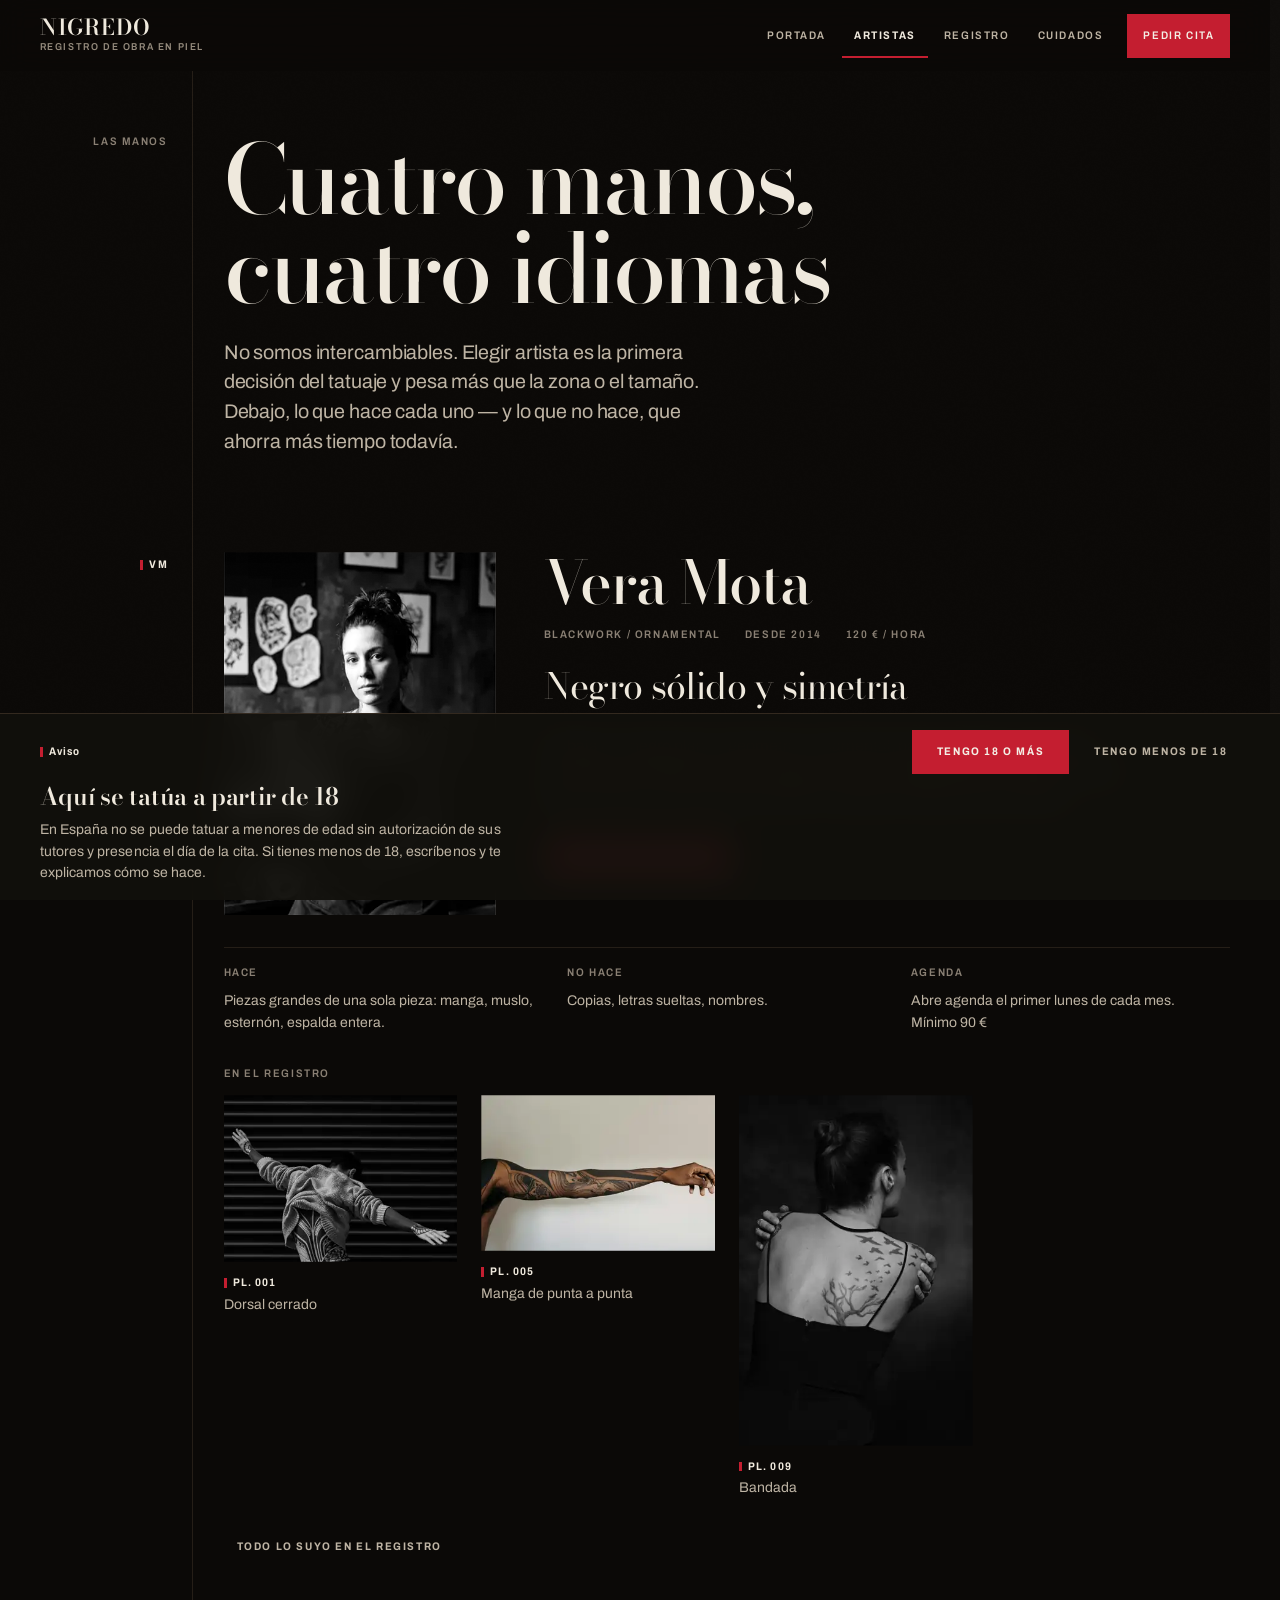
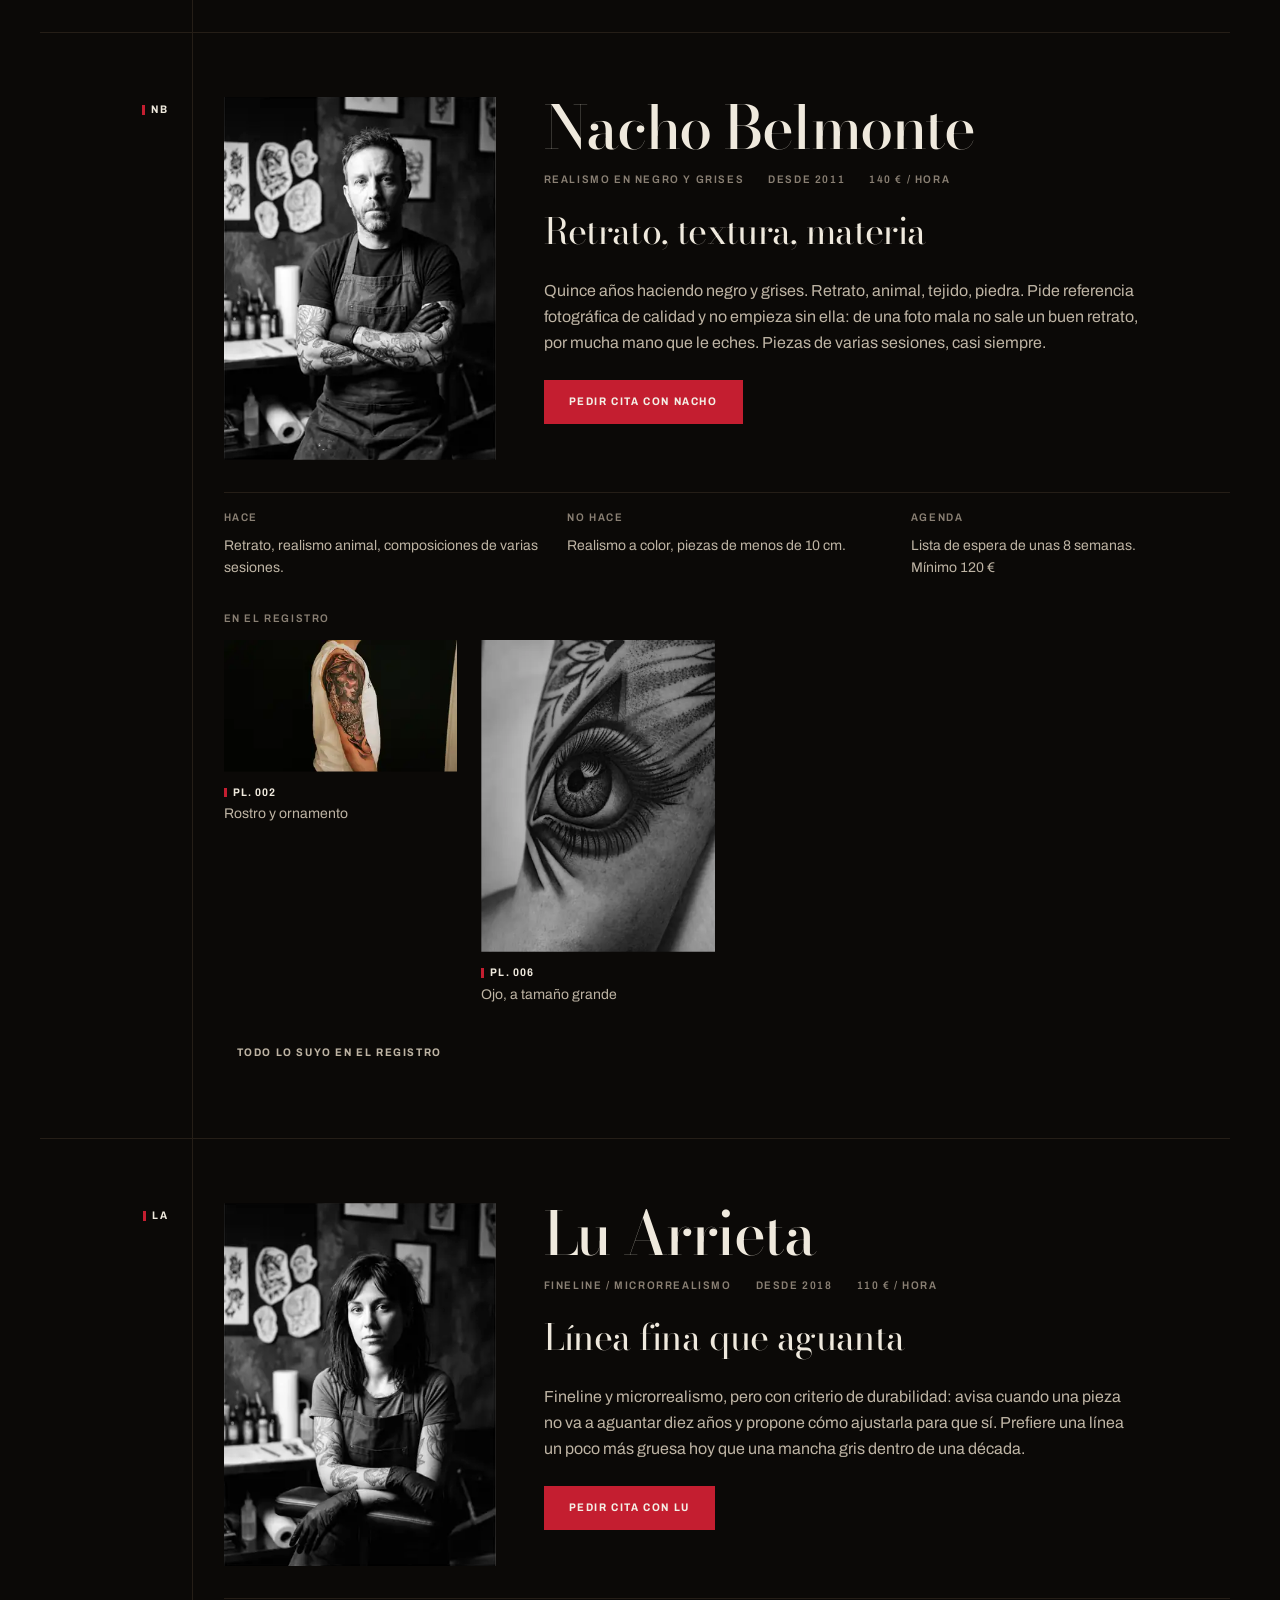
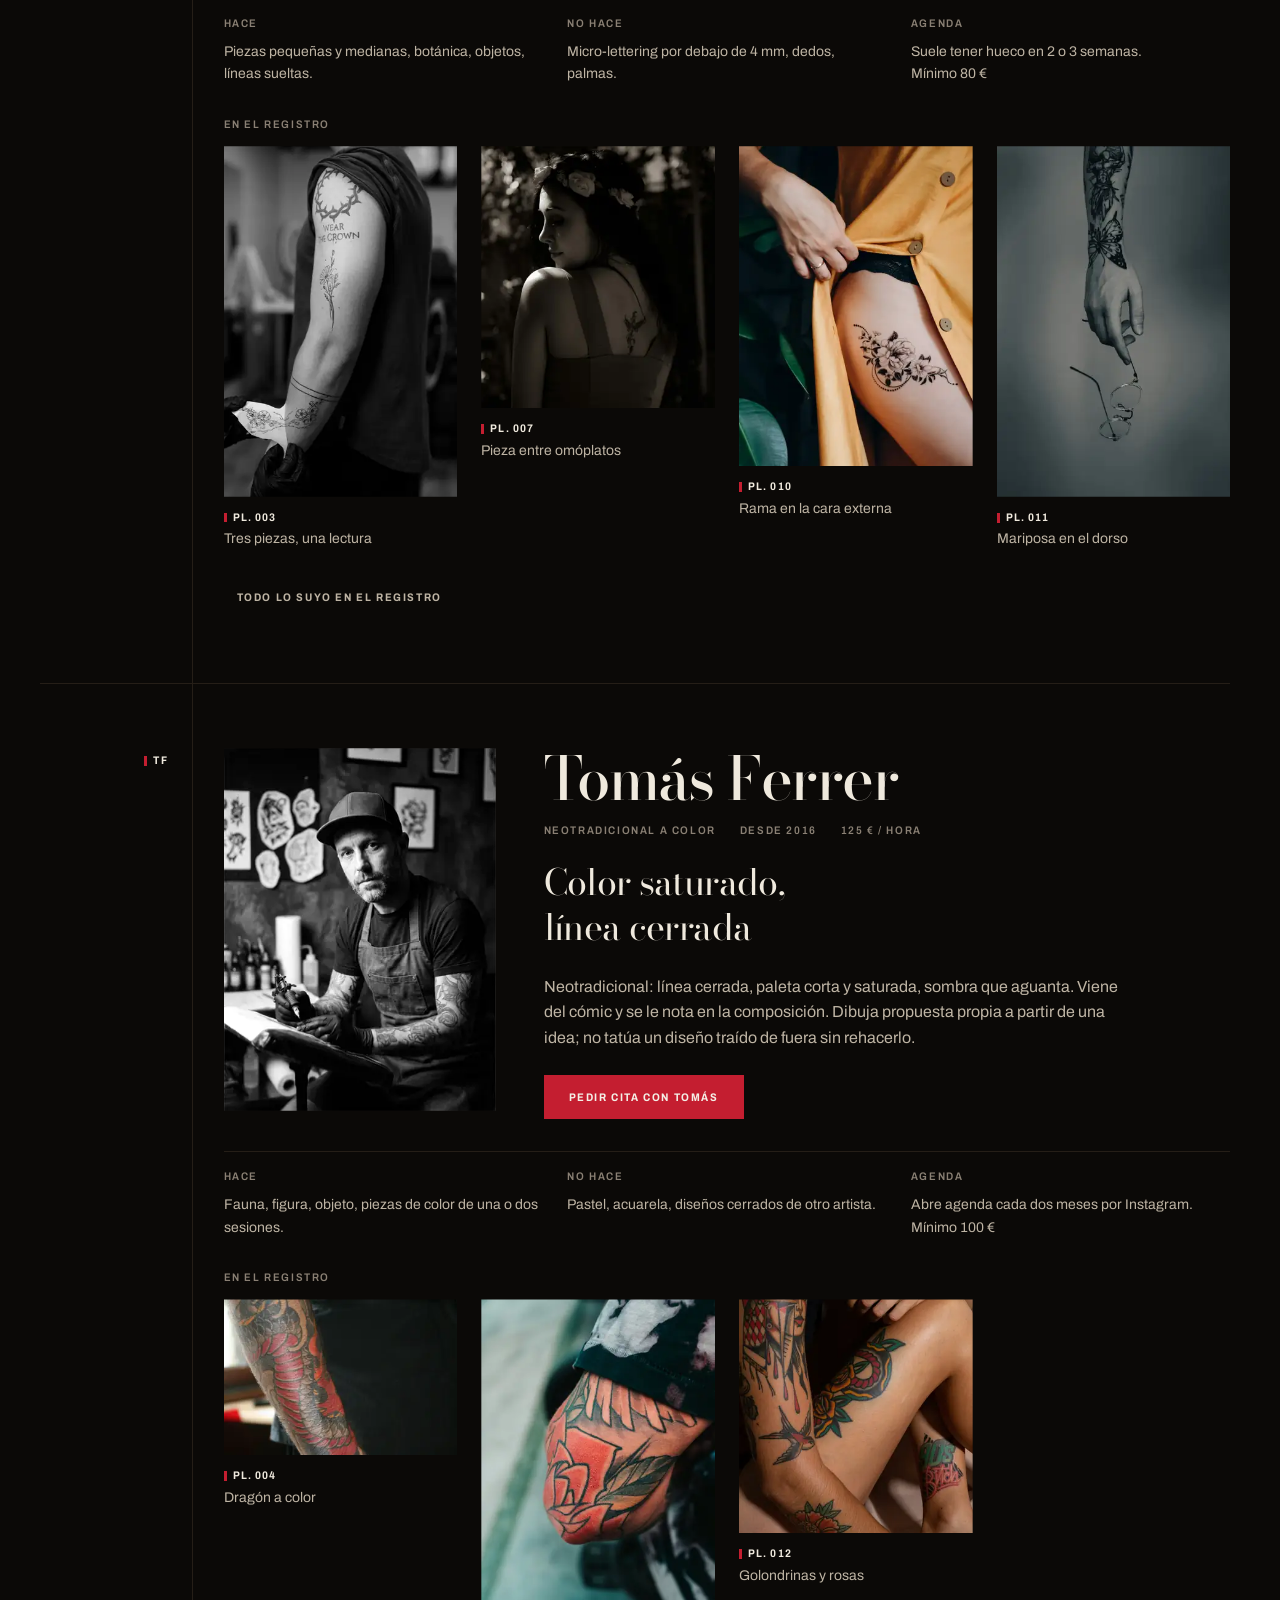
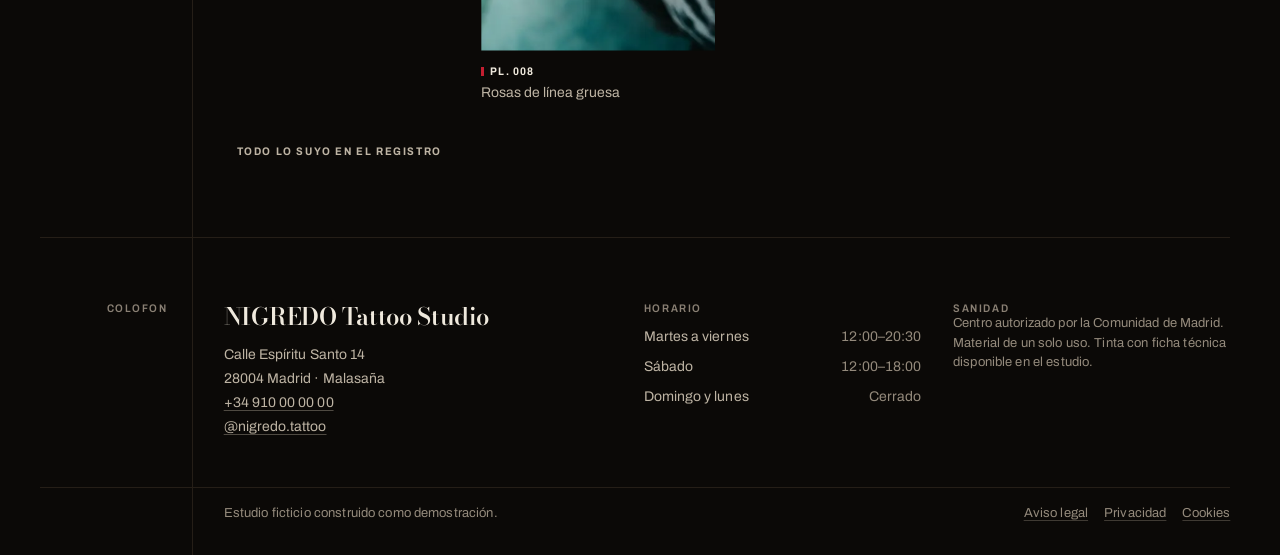
==== artistas.html @ 772ba39a "Web completa de NIGREDO Tattoo Studio Demostracion comercial de una web para un estudio de tatuaje: " ====
<!DOCTYPE html>
<!-- El texto de esta página se vuelca desde js/content.js con
     python tools/sync-contenido.py
     Edítalo allí, no aquí: al volver a volcar se sobrescribe. -->
<html lang="es"><head>
<meta charset="utf-8">
<meta name="viewport" content="width=device-width, initial-scale=1">
<title>Los cuatro · Artistas · NIGREDO</title>
<meta name="description" content="Los cuatro artistas de NIGREDO: blackwork y ornamental, realismo en negro y grises, fineline y neotradicional a color. Qué hace cada uno y qué no.">
<link rel="canonical" href="https://nigredo.example/artistas.html">

<meta property="og:type" content="website">
<meta property="og:locale" content="es_ES">
<meta property="og:site_name" content="NIGREDO Tattoo Studio">
<meta property="og:title" content="Los cuatro · NIGREDO">
<meta property="og:description" content="No somos intercambiables. Elegir artista es la primera decisión del tatuaje.">
<meta property="og:image" content="https://nigredo.example/assets/img/og.png">
<meta property="og:image:width" content="1200">
<meta property="og:image:height" content="630">
<meta name="twitter:card" content="summary_large_image">
<meta name="theme-color" content="#0B0907">

<link rel="icon" href="assets/img/favicon.svg" type="image/svg+xml">
<link rel="preload" href="assets/fonts/bodoni-moda-var.woff2" as="font" type="font/woff2" crossorigin="">
<link rel="stylesheet" href="css/tokens.css">
<link rel="stylesheet" href="css/base.css">
<link rel="stylesheet" href="css/type.css">
<link rel="stylesheet" href="css/layout.css">
<link rel="stylesheet" href="css/components.css">
<link rel="stylesheet" href="css/site.css">


<script src="js/content.js" defer=""></script>
<script src="js/core.js" defer=""></script>
<script src="js/artistas.js" defer=""></script>
<script type="application/ld+json">{"@context":"https://schema.org","@type":"TattooParlor","name":"NIGREDO Tattoo Studio","description":"Estudio de tatuaje en Malasaña. Cuatro artistas, cuatro lenguajes. Solo por cita.","url":"https://nigredo.example/","telephone":"+34 910 00 00 00","image":"https://nigredo.example/assets/img/hero-1200.webp","priceRange":"€€","address":{"@type":"PostalAddress","streetAddress":"Calle Espíritu Santo 14","postalCode":"28004","addressLocality":"Madrid","addressCountry":"ES"},"geo":{"@type":"GeoCoordinates","latitude":40.4257,"longitude":-3.7038},"openingHoursSpecification":[{"@type":"OpeningHoursSpecification","dayOfWeek":["Tuesday","Wednesday","Thursday","Friday"],"opens":"12:00","closes":"20:30"},{"@type":"OpeningHoursSpecification","dayOfWeek":["Saturday"],"opens":"12:00","closes":"18:00"}],"sameAs":["https://instagram.com/nigredo.tattoo"],"employee":[{"@type":"Person","name":"Vera Mota","jobTitle":"Blackwork / ornamental"},{"@type":"Person","name":"Nacho Belmonte","jobTitle":"Realismo en negro y grises"},{"@type":"Person","name":"Lu Arrieta","jobTitle":"Fineline / microrrealismo"},{"@type":"Person","name":"Tomás Ferrer","jobTitle":"Neotradicional a color"}]}</script></head>

<body>
<!--
  DIRECCION · NIGREDO · surface: artistas

  THESIS: Cuatro fichas de registro, no cuatro tarjetas iguales. Cada artista
  declara por escrito lo que hace y lo que NO hace: decir que no ahorra mas
  tiempo al estudio que cualquier otra cosa de esta web.

  OWN-WORLD: Tinta negra calida, papel solo bajo la obra, un unico lacre en lo
  manipulable. Filetes de 1px, cero radio, sombra solo bajo el papel. Bodoni
  Moda con opsz sobre Archivo variable.

  STORY: El visitante entiende que elegir artista es la primera decision, se
  reconoce en una mano concreta y pide cita con ella, no con el estudio.

  FIRST VIEWPORT: Titular a la derecha del eje, y la primera ficha entrando ya
  en pantalla con el retrato a la izquierda y el nombre a escala de display.

  FORM: Registro de especimenes grabado. Candidato 3 de la lista ordenada.

  FINISH: unreviewed and undocumented is unfinished; this build ends with the
  finish review, the verdict, and DESIGN.md
-->

<a class="skip" href="#main">Saltar al contenido</a>

<header class="nav" data-nav=""><a class="nav__marca" href="index.html"><span class="nav__nombre">NIGREDO</span><span class="nav__lema">Registro de obra en piel</span></a><button class="nav__abrir" type="button" aria-expanded="false" aria-controls="nav-menu"><span class="nav__abrir-txt">Menu</span><span class="nav__abrir-barras" aria-hidden="true"><i></i><i></i></span></button><nav id="nav-menu" class="nav__menu" aria-label="Principal"><ul class="nav__lista" role="list"><li><a href="index.html" class="nav__link">Portada</a></li><li><a href="artistas.html" aria-current="page" class="nav__link">Artistas</a></li><li><a href="galeria.html" class="nav__link">Registro</a></li><li><a href="cuidados.html" class="nav__link">Cuidados</a></li><li><a href="reservar.html" class="nav__link nav__link--cita">Pedir cita</a></li></ul></nav></header>

<div class="page">
  <main id="main">

    <section class="band band--tight">
      <div class="reg">
        <div class="reg__margin"><p class="label">Las manos</p></div>
        <div class="reg__body">
          <h1 class="d1">Cuatro manos,<br>cuatro idiomas</h1>
          <p class="lead" style="margin-top:var(--s5)">
            No somos intercambiables. Elegir artista es la primera decisión del
            tatuaje y pesa más que la zona o el tamaño. Debajo, lo que hace cada
            uno — y lo que no hace, que ahorra más tiempo todavía.
          </p>
        </div>
      </div>
    </section>

    <div data-artistas=""><article class="ficha" id="vera-mota"><div class="reg"><div class="reg__margin"><p class="plate-no">VM</p></div><div class="reg__body"><div class="ficha__cab"><figure class="ficha__retrato" data-revelar><img src="assets/img/artista-vera-360.webp" srcset="assets/img/artista-vera-840.webp 840w, assets/img/artista-vera-560.webp 560w, assets/img/artista-vera-360.webp 360w" sizes="(min-width: 48rem) 17rem, 100vw" alt="Tatuadora con el pelo recogido y guantes negros, sentada en su puesto, sosteniendo la máquina junto al hombro y mirando a cámara sin sonreír; detrás, láminas de flash enmarcadas en la pared." width="1000" height="1344" loading="eager" decoding="sync" fetchpriority="high"></figure><div><h2 class="d2 ficha__nombre">Vera Mota</h2><div class="ficha__meta"><span class="label">Blackwork / ornamental</span><span class="label num">Desde 2014</span><span class="label num">120&nbsp;€ / hora</span></div><p class="statement" style="margin-top:var(--s5);max-width:20ch">Negro sólido y simetría</p><p class="body fg-2" style="margin-top:var(--s5)">Trabaja con negro plano y geometría: ornamental, patrón repetido, piezas que envuelven el miembro en vez de posarse encima. Dibuja sobre el cuerpo antes de tatuar, siempre. No hace letras sueltas ni reproduce diseños de otro artista.</p><p style="margin-top:var(--s5)"><a class="btn btn--stamp" href="reservar.html?artista=vera-mota">Pedir cita con Vera</a></p></div></div><dl class="ficha__datos"><div class="ficha__dato"><dt>Hace</dt><dd>Piezas grandes de una sola pieza: manga, muslo, esternón, espalda entera.</dd></div><div class="ficha__dato"><dt>No hace</dt><dd>Copias, letras sueltas, nombres.</dd></div><div class="ficha__dato"><dt>Agenda</dt><dd>Abre agenda el primer lunes de cada mes.<br><span class="num">Mínimo 90&nbsp;€</span></dd></div></dl><div class="ficha__obra"><p class="label" style="margin-bottom:var(--s4)">En el registro</p><ul class="tira" role="list"><li class="tira__item"><a class="tira__enlace" href="galeria.html#pl-001"><span class="tira__lamina" data-revelar data-revelar-orden="0"><img src="assets/img/pl-001-380.webp" srcset="assets/img/pl-001-1500.webp 1500w, assets/img/pl-001-900.webp 900w, assets/img/pl-001-720.webp 720w, assets/img/pl-001-600.webp 600w, assets/img/pl-001-380.webp 380w" sizes="(min-width: 60rem) 22vw, (min-width: 40rem) 44vw, 78vw" alt="Persona inclinada hacia delante quitándose una sudadera, con la espalda cubierta por un trazado ornamental negro de bandas simétricas." width="1000" height="714" loading="lazy" decoding="async"></span><span class="tira__pie"><span class="plate-no">PL.&nbsp;001</span><span class="tira__titulo">Dorsal cerrado</span></span></a></li><li class="tira__item"><a class="tira__enlace" href="galeria.html#pl-005"><span class="tira__lamina" data-revelar data-revelar-orden="1"><img src="assets/img/pl-005-380.webp" srcset="assets/img/pl-005-1500.webp 1500w, assets/img/pl-005-900.webp 900w, assets/img/pl-005-720.webp 720w, assets/img/pl-005-600.webp 600w, assets/img/pl-005-380.webp 380w" sizes="(min-width: 60rem) 22vw, (min-width: 40rem) 44vw, 78vw" alt="Brazo extendido en horizontal contra una pared blanca, cubierto de punta a punta por una manga densa de negro con el ornamento cerrando en la muñeca." width="1000" height="667" loading="lazy" decoding="async"></span><span class="tira__pie"><span class="plate-no">PL.&nbsp;005</span><span class="tira__titulo">Manga de punta a punta</span></span></a></li><li class="tira__item"><a class="tira__enlace" href="galeria.html#pl-009"><span class="tira__lamina" data-revelar data-revelar-orden="2"><img src="assets/img/pl-009-380.webp" srcset="assets/img/pl-009-1500.webp 1500w, assets/img/pl-009-900.webp 900w, assets/img/pl-009-720.webp 720w, assets/img/pl-009-600.webp 600w, assets/img/pl-009-380.webp 380w" sizes="(min-width: 60rem) 22vw, (min-width: 40rem) 44vw, 78vw" alt="Parte alta de una espalda con una escena de árbol y bandada de pájaros en negro, las siluetas de las aves subiendo hacia el hombro." width="1000" height="1500" loading="lazy" decoding="async"></span><span class="tira__pie"><span class="plate-no">PL.&nbsp;009</span><span class="tira__titulo">Bandada</span></span></a></li></ul><p style="margin-top:var(--s5)"><a class="btn btn--quiet" href="galeria.html?artista=vera-mota">Todo lo suyo en el registro</a></p></div></div></div></article><article class="ficha" id="nacho-belmonte"><div class="reg"><div class="reg__margin"><p class="plate-no">NB</p></div><div class="reg__body"><div class="ficha__cab"><figure class="ficha__retrato" data-revelar><img src="assets/img/artista-nacho-360.webp" srcset="assets/img/artista-nacho-840.webp 840w, assets/img/artista-nacho-560.webp 560w, assets/img/artista-nacho-360.webp 360w" sizes="(min-width: 48rem) 17rem, 100vw" alt="Tatuador de barba corta y delantal de trabajo, de pie con los brazos cruzados y ambos antebrazos tatuados, mirando a cámara; al fondo la mesa con los tinteros y la pared de flash." width="1000" height="1345" loading="lazy" decoding="async"></figure><div><h2 class="d2 ficha__nombre">Nacho Belmonte</h2><div class="ficha__meta"><span class="label">Realismo en negro y grises</span><span class="label num">Desde 2011</span><span class="label num">140&nbsp;€ / hora</span></div><p class="statement" style="margin-top:var(--s5);max-width:20ch">Retrato, textura, materia</p><p class="body fg-2" style="margin-top:var(--s5)">Quince años haciendo negro y grises. Retrato, animal, tejido, piedra. Pide referencia fotográfica de calidad y no empieza sin ella: de una foto mala no sale un buen retrato, por mucha mano que le eches. Piezas de varias sesiones, casi siempre.</p><p style="margin-top:var(--s5)"><a class="btn btn--stamp" href="reservar.html?artista=nacho-belmonte">Pedir cita con Nacho</a></p></div></div><dl class="ficha__datos"><div class="ficha__dato"><dt>Hace</dt><dd>Retrato, realismo animal, composiciones de varias sesiones.</dd></div><div class="ficha__dato"><dt>No hace</dt><dd>Realismo a color, piezas de menos de 10 cm.</dd></div><div class="ficha__dato"><dt>Agenda</dt><dd>Lista de espera de unas 8 semanas.<br><span class="num">Mínimo 120&nbsp;€</span></dd></div></dl><div class="ficha__obra"><p class="label" style="margin-bottom:var(--s4)">En el registro</p><ul class="tira" role="list"><li class="tira__item"><a class="tira__enlace" href="galeria.html#pl-002"><span class="tira__lamina" data-revelar data-revelar-orden="0"><img src="assets/img/pl-002-380.webp" srcset="assets/img/pl-002-1500.webp 1500w, assets/img/pl-002-900.webp 900w, assets/img/pl-002-720.webp 720w, assets/img/pl-002-600.webp 600w, assets/img/pl-002-380.webp 380w" sizes="(min-width: 60rem) 22vw, (min-width: 40rem) 44vw, 78vw" alt="Manga de realismo en el brazo con un rostro femenino de mirada baja rodeado de ornamento, resuelto en negro y grises con transiciones muy suaves." width="1000" height="562" loading="lazy" decoding="async"></span><span class="tira__pie"><span class="plate-no">PL.&nbsp;002</span><span class="tira__titulo">Rostro y ornamento</span></span></a></li><li class="tira__item"><a class="tira__enlace" href="galeria.html#pl-006"><span class="tira__lamina" data-revelar data-revelar-orden="1"><img src="assets/img/pl-006-380.webp" srcset="assets/img/pl-006-1500.webp 1500w, assets/img/pl-006-900.webp 900w, assets/img/pl-006-720.webp 720w, assets/img/pl-006-600.webp 600w, assets/img/pl-006-380.webp 380w" sizes="(min-width: 60rem) 22vw, (min-width: 40rem) 44vw, 78vw" alt="Ojo tatuado en realismo de negro y grises a gran escala, con las pestañas trazadas una a una y el iris resuelto en degradado de puntillismo." width="1000" height="1333" loading="lazy" decoding="async"></span><span class="tira__pie"><span class="plate-no">PL.&nbsp;006</span><span class="tira__titulo">Ojo, a tamaño grande</span></span></a></li></ul><p style="margin-top:var(--s5)"><a class="btn btn--quiet" href="galeria.html?artista=nacho-belmonte">Todo lo suyo en el registro</a></p></div></div></div></article><article class="ficha" id="lu-arrieta"><div class="reg"><div class="reg__margin"><p class="plate-no">LA</p></div><div class="reg__body"><div class="ficha__cab"><figure class="ficha__retrato" data-revelar><img src="assets/img/artista-lu-360.webp" srcset="assets/img/artista-lu-840.webp 840w, assets/img/artista-lu-560.webp 560w, assets/img/artista-lu-360.webp 360w" sizes="(min-width: 48rem) 17rem, 100vw" alt="Tatuadora joven sentada de lado sobre la camilla con los brazos cruzados sobre el respaldo, guantes negros y piezas de línea fina en los antebrazos, mirando a cámara; detrás, la pared de flash y la mesa de trabajo." width="1000" height="1345" loading="lazy" decoding="async"></figure><div><h2 class="d2 ficha__nombre">Lu Arrieta</h2><div class="ficha__meta"><span class="label">Fineline / microrrealismo</span><span class="label num">Desde 2018</span><span class="label num">110&nbsp;€ / hora</span></div><p class="statement" style="margin-top:var(--s5);max-width:20ch">Línea fina que aguanta</p><p class="body fg-2" style="margin-top:var(--s5)">Fineline y microrrealismo, pero con criterio de durabilidad: avisa cuando una pieza no va a aguantar diez años y propone cómo ajustarla para que sí. Prefiere una línea un poco más gruesa hoy que una mancha gris dentro de una década.</p><p style="margin-top:var(--s5)"><a class="btn btn--stamp" href="reservar.html?artista=lu-arrieta">Pedir cita con Lu</a></p></div></div><dl class="ficha__datos"><div class="ficha__dato"><dt>Hace</dt><dd>Piezas pequeñas y medianas, botánica, objetos, líneas sueltas.</dd></div><div class="ficha__dato"><dt>No hace</dt><dd>Micro-lettering por debajo de 4 mm, dedos, palmas.</dd></div><div class="ficha__dato"><dt>Agenda</dt><dd>Suele tener hueco en 2 o 3 semanas.<br><span class="num">Mínimo 80&nbsp;€</span></dd></div></dl><div class="ficha__obra"><p class="label" style="margin-bottom:var(--s4)">En el registro</p><ul class="tira" role="list"><li class="tira__item"><a class="tira__enlace" href="galeria.html#pl-003"><span class="tira__lamina" data-revelar data-revelar-orden="0"><img src="assets/img/pl-003-380.webp" srcset="assets/img/pl-003-1500.webp 1500w, assets/img/pl-003-900.webp 900w, assets/img/pl-003-720.webp 720w, assets/img/pl-003-600.webp 600w, assets/img/pl-003-380.webp 380w" sizes="(min-width: 60rem) 22vw, (min-width: 40rem) 44vw, 78vw" alt="Brazo con varias piezas de línea fina: una flor de tallo largo, una corona pequeña sobre el hombro y una banda floral rodeando el bíceps." width="1000" height="1499" loading="lazy" decoding="async"></span><span class="tira__pie"><span class="plate-no">PL.&nbsp;003</span><span class="tira__titulo">Tres piezas, una lectura</span></span></a></li><li class="tira__item"><a class="tira__enlace" href="galeria.html#pl-007"><span class="tira__lamina" data-revelar data-revelar-orden="1"><img src="assets/img/pl-007-380.webp" srcset="assets/img/pl-007-1500.webp 1500w, assets/img/pl-007-900.webp 900w, assets/img/pl-007-720.webp 720w, assets/img/pl-007-600.webp 600w, assets/img/pl-007-380.webp 380w" sizes="(min-width: 60rem) 22vw, (min-width: 40rem) 44vw, 78vw" alt="Espalda de una mujer en penumbra, con una pieza pequeña de línea fina entre los omóplatos y flores secas prendidas en el pelo." width="1000" height="1121" loading="lazy" decoding="async"></span><span class="tira__pie"><span class="plate-no">PL.&nbsp;007</span><span class="tira__titulo">Pieza entre omóplatos</span></span></a></li><li class="tira__item"><a class="tira__enlace" href="galeria.html#pl-010"><span class="tira__lamina" data-revelar data-revelar-orden="2"><img src="assets/img/pl-010-380.webp" srcset="assets/img/pl-010-1500.webp 1500w, assets/img/pl-010-900.webp 900w, assets/img/pl-010-720.webp 720w, assets/img/pl-010-600.webp 600w, assets/img/pl-010-380.webp 380w" sizes="(min-width: 60rem) 22vw, (min-width: 40rem) 44vw, 78vw" alt="Rama floral de línea fina tatuada en la cara externa del muslo, con una camisa amarilla apartada con la mano para dejarla a la vista." width="1000" height="1369" loading="lazy" decoding="async"></span><span class="tira__pie"><span class="plate-no">PL.&nbsp;010</span><span class="tira__titulo">Rama en la cara externa</span></span></a></li><li class="tira__item"><a class="tira__enlace" href="galeria.html#pl-011"><span class="tira__lamina" data-revelar data-revelar-orden="3"><img src="assets/img/pl-011-380.webp" srcset="assets/img/pl-011-1500.webp 1500w, assets/img/pl-011-900.webp 900w, assets/img/pl-011-720.webp 720w, assets/img/pl-011-600.webp 600w, assets/img/pl-011-380.webp 380w" sizes="(min-width: 60rem) 22vw, (min-width: 40rem) 44vw, 78vw" alt="Mano sosteniendo unas gafas por la patilla, con una mariposa de línea fina tatuada en el dorso, sobre fondo gris liso." width="1000" height="1500" loading="lazy" decoding="async"></span><span class="tira__pie"><span class="plate-no">PL.&nbsp;011</span><span class="tira__titulo">Mariposa en el dorso</span></span></a></li></ul><p style="margin-top:var(--s5)"><a class="btn btn--quiet" href="galeria.html?artista=lu-arrieta">Todo lo suyo en el registro</a></p></div></div></div></article><article class="ficha" id="tomas-ferrer"><div class="reg"><div class="reg__margin"><p class="plate-no">TF</p></div><div class="reg__body"><div class="ficha__cab"><figure class="ficha__retrato" data-revelar><img src="assets/img/artista-tomas-360.webp" srcset="assets/img/artista-tomas-840.webp 840w, assets/img/artista-tomas-560.webp 560w, assets/img/artista-tomas-360.webp 360w" sizes="(min-width: 48rem) 17rem, 100vw" alt="Tatuador con gorra plana y delantal, sentado ante su cuaderno de dibujo con la máquina en la mano derecha, levantando la vista hacia la cámara." width="1000" height="1354" loading="lazy" decoding="async"></figure><div><h2 class="d2 ficha__nombre">Tomás Ferrer</h2><div class="ficha__meta"><span class="label">Neotradicional a color</span><span class="label num">Desde 2016</span><span class="label num">125&nbsp;€ / hora</span></div><p class="statement" style="margin-top:var(--s5);max-width:20ch">Color saturado, línea cerrada</p><p class="body fg-2" style="margin-top:var(--s5)">Neotradicional: línea cerrada, paleta corta y saturada, sombra que aguanta. Viene del cómic y se le nota en la composición. Dibuja propuesta propia a partir de una idea; no tatúa un diseño traído de fuera sin rehacerlo.</p><p style="margin-top:var(--s5)"><a class="btn btn--stamp" href="reservar.html?artista=tomas-ferrer">Pedir cita con Tomás</a></p></div></div><dl class="ficha__datos"><div class="ficha__dato"><dt>Hace</dt><dd>Fauna, figura, objeto, piezas de color de una o dos sesiones.</dd></div><div class="ficha__dato"><dt>No hace</dt><dd>Pastel, acuarela, diseños cerrados de otro artista.</dd></div><div class="ficha__dato"><dt>Agenda</dt><dd>Abre agenda cada dos meses por Instagram.<br><span class="num">Mínimo 100&nbsp;€</span></dd></div></dl><div class="ficha__obra"><p class="label" style="margin-bottom:var(--s4)">En el registro</p><ul class="tira" role="list"><li class="tira__item"><a class="tira__enlace" href="galeria.html#pl-004"><span class="tira__lamina" data-revelar data-revelar-orden="0"><img src="assets/img/pl-004-380.webp" srcset="assets/img/pl-004-1500.webp 1500w, assets/img/pl-004-900.webp 900w, assets/img/pl-004-720.webp 720w, assets/img/pl-004-600.webp 600w, assets/img/pl-004-380.webp 380w" sizes="(min-width: 60rem) 22vw, (min-width: 40rem) 44vw, 78vw" alt="Manga oriental a color cubriendo el brazo entero, con un dragón de escamas rojas y naranjas de contorno cerrado sobre fondo de nubes en gris." width="1000" height="667" loading="lazy" decoding="async"></span><span class="tira__pie"><span class="plate-no">PL.&nbsp;004</span><span class="tira__titulo">Dragón a color</span></span></a></li><li class="tira__item"><a class="tira__enlace" href="galeria.html#pl-008"><span class="tira__lamina" data-revelar data-revelar-orden="1"><img src="assets/img/pl-008-380.webp" srcset="assets/img/pl-008-1500.webp 1500w, assets/img/pl-008-900.webp 900w, assets/img/pl-008-720.webp 720w, assets/img/pl-008-600.webp 600w, assets/img/pl-008-380.webp 380w" sizes="(min-width: 60rem) 22vw, (min-width: 40rem) 44vw, 78vw" alt="Brazo con piezas tradicionales a color, rosas rojas y hojas verdes de línea gruesa, sobre un fondo turquesa desenfocado." width="1000" height="1503" loading="lazy" decoding="async"></span><span class="tira__pie"><span class="plate-no">PL.&nbsp;008</span><span class="tira__titulo">Rosas de línea gruesa</span></span></a></li><li class="tira__item"><a class="tira__enlace" href="galeria.html#pl-012"><span class="tira__lamina" data-revelar data-revelar-orden="2"><img src="assets/img/pl-012-380.webp" srcset="assets/img/pl-012-1500.webp 1500w, assets/img/pl-012-900.webp 900w, assets/img/pl-012-720.webp 720w, assets/img/pl-012-600.webp 600w, assets/img/pl-012-380.webp 380w" sizes="(min-width: 60rem) 22vw, (min-width: 40rem) 44vw, 78vw" alt="Brazos y manos cruzados cubiertos de piezas tradicionales a color: golondrinas, rosas y hojas de contorno negro grueso sobre piel morena." width="1000" height="1000" loading="lazy" decoding="async"></span><span class="tira__pie"><span class="plate-no">PL.&nbsp;012</span><span class="tira__titulo">Golondrinas y rosas</span></span></a></li></ul><p style="margin-top:var(--s5)"><a class="btn btn--quiet" href="galeria.html?artista=tomas-ferrer">Todo lo suyo en el registro</a></p></div></div></div></article></div>

  </main>

  <footer class="pie" data-pie=""><div class="reg"><div class="reg__margin"><p class="label">Colofon</p></div><div class="reg__body pie__cuerpo"><div class="pie__bloque"><h2 class="d4">NIGREDO Tattoo Studio</h2><address class="pie__dir sm fg-2">Calle Espíritu Santo 14<br>28004 Madrid · Malasaña<br><a href="tel:+34910000000" class="num">+34 910 00 00 00</a><br><a href="https://instagram.com/nigredo.tattoo" rel="noopener">@nigredo.tattoo</a></address></div><div class="pie__bloque"><p class="label">Horario</p><dl class="pie__horas sm"><div class="pie__hora"><dt>Martes a viernes</dt><dd class="num">12:00–20:30</dd></div><div class="pie__hora"><dt>Sábado</dt><dd class="num">12:00–18:00</dd></div><div class="pie__hora"><dt>Domingo y lunes</dt><dd class="num">Cerrado</dd></div></dl></div><div class="pie__bloque"><p class="label">Sanidad</p><p class="xs fg-3">Centro autorizado por la Comunidad de Madrid. Material de un solo uso. Tinta con ficha técnica disponible en el estudio.</p></div></div></div><div class="reg pie__base"><div class="reg__margin"></div><div class="reg__body pie__legal"><p class="xs fg-3">Estudio ficticio construido como demostración.</p><ul class="pie__legales xs" role="list"><li><a href="#">Aviso legal</a></li><li><a href="#">Privacidad</a></li><li><a href="#">Cookies</a></li></ul></div></div></footer>
</div>






</body></html>
---- css/tokens.css ----
/* =============================================================================
   NIGREDO · TOKENS
   Mundo visual: REGISTRO — atlas anatomico grabado, registro de especimenes.
   Regla dura: el lacre solo toca lo manipulable. Nunca decora.
   ========================================================================== */

:root {
  color-scheme: dark;

  /* --- TINTA · negro calido (R>G>B): el fondo es tinta, no "dark mode" ----- */
  --ink:           #0B0907;   /* suelo de pagina                              */
  --ink-field:     #12100C;   /* campo elevado: barras, paneles               */
  --ink-inset:     #181410;   /* campo hundido: inputs, huecos                */
  --ink-deep:      #060505;   /* pozo: bajo una plancha, dentro de un lightbox*/

  /* --- PAPEL · la plancha. Aparece SOLO donde vive la obra o un dato ------- */
  --paper:         #F4EFE6;
  --paper-2:       #E7E0D3;
  --paper-edge:    #CFC5B2;

  /* --- TEXTO sobre tinta · toda la escalera verificada AA ------------------ */
  --fg:            #EFE9DD;   /* 16.44:1  titulares, cuerpo principal         */
  --fg-2:          #BEB4A4;   /*  9.71:1  cuerpo secundario                   */
  --fg-3:          #948A7C;   /*  5.86:1  metadatos, pies                     */
  --fg-mute:       #8A8074;   /*  5.13:1  etiquetas, bordes funcionales       */
  --fg-off:        #5C554B;   /*  2.70:1  SOLO controles deshabilitados       */

  /* --- TEXTO sobre papel --------------------------------------------------- */
  --plate-fg:      #12100C;   /* 16.59:1 */
  --plate-fg-2:    #4A443A;   /*  8.41:1 */
  --plate-fg-3:    #6E6759;   /*  4.89:1 */

  /* --- LACRE · un solo rojo, y tiene oficio -------------------------------- */
  /* El lacre aparece en tres sitios y en ninguno mas:
       1. Lo que el usuario puede manipular: boton, filtro activo, tirador,
          zona elegida en la silueta, paso actual, pagina actual.
       2. El indice de una medida que acaba de cambiar: la cifra viva del
          estimador, la marca sobre una escala.
       3. Una advertencia sanitaria. Es la unica excepcion y esta aqui escrita
          para que se note si alguien abre una cuarta.
     Nunca en un fondo, un filete de separacion, un icono ni un titular.

     3.38:1 sobre tinta  -> pasa 1.4.11 (UI) y texto grande. NUNCA texto chico.
     5.13:1 bajo papel   -> cuando debe llevar texto, se vuelve bloque lleno.  */
  --lacre:         #C41E30;
  --lacre-deep:    #8E1522;   /* presionado / borde inferior del bloque       */
  --lacre-wash:    rgba(196, 30, 48, 0.14);  /* velo de seleccion             */

  /* --- FILETES · el grabado vive aqui, no en el ornamento ------------------ */
  --rule:          #251E17;   /* filete decorativo, separacion de seccion     */
  --rule-lit:      #33291F;   /* filete sobre campo elevado                   */
  --rule-fn:       #8A8074;   /* filete FUNCIONAL (input, boton): 5.13:1      */

  /* --- TIPOGRAFIA ---------------------------------------------------------- */
  --ff-display: "Bodoni Moda", "Bodoni fallback", "Times New Roman", serif;
  --ff-text:    "Archivo", "Archivo fallback", system-ui, sans-serif;

  /* Escala fluida. Techo de display 6rem (96px): mas es cartel, no pagina.    */
  --fs-d1:    clamp(2.75rem, 1.55rem + 6.0vw, 6rem);
  --fs-d2:    clamp(2rem,    1.30rem + 3.5vw, 3.75rem);
  --fs-d3:    clamp(1.5rem,  1.16rem + 1.7vw, 2.25rem);
  --fs-d4:    clamp(1.1875rem, 1.06rem + 0.63vw, 1.5rem);
  --fs-lead:  clamp(1.0625rem, 1.01rem + 0.28vw, 1.25rem);
  --fs-body:  1rem;
  --fs-sm:    0.875rem;
  --fs-xs:    0.8125rem;
  --fs-label: 0.6875rem;

  /* Tracking por tamano (apple-design): negativo arriba, positivo abajo.
     Suelo -0.04em. Un solo letter-spacing global siempre esta mal en algun
     sitio de la escala.                                                       */
  --tr-d1:    -0.035em;
  --tr-d2:    -0.026em;
  --tr-d3:    -0.018em;
  --tr-d4:    -0.012em;
  --tr-lead:  -0.006em;
  --tr-body:   0em;
  --tr-sm:     0.004em;
  --tr-label:  0.145em;   /* versalitas de ficha: abren para poder leerse     */

  /* Interlineado inverso al tamano */
  --lh-d1: 0.93;  --lh-d2: 1.0;   --lh-d3: 1.12;  --lh-d4: 1.22;
  --lh-lead: 1.5; --lh-body: 1.62; --lh-sm: 1.55;  --lh-label: 1.1;

  --measure:     66ch;   /* medida de lectura                                 */
  --measure-tight: 46ch; /* entradillas y pies                                */

  /* --- ESPACIO · un solo ritmo en toda la web ------------------------------ */
  --s1: 0.25rem;  --s2: 0.5rem;   --s3: 0.75rem;  --s4: 1rem;
  --s5: 1.5rem;   --s6: 2rem;     --s7: 3rem;     --s8: 4rem;
  --s9: 6rem;     --s10: 8rem;    --s11: 12rem;

  /* --- RETICULA ------------------------------------------------------------ */
  --gutter:  clamp(1rem, 1.2rem + 1.6vw, 2.75rem);
  --spine:   0rem;              /* columna de margen: numeros de plancha      */
  --maxw:    86rem;
  --touch:   44px;              /* area tactil minima                         */
  --nav-marca: 2.95rem;         /* alto fijo de la marca; de aqui sale el de
                                   la barra, que el script rellena tarde     */

  /* --- SUPERFICIE ---------------------------------------------------------- */
  --r: 0;                        /* el registro se imprime en papel cortado a
                                    escuadra. Cero radio en toda la web.      */
  --hair: 1px;
  /* Sombra SOLO en lo que fisicamente esta encima: la plancha de papel.
     Con desplazamiento y desenfoque reales; nada de halos sin offset.        */
  --shadow-plate: 0 1px 2px rgba(0,0,0,.55), 0 10px 28px -8px rgba(0,0,0,.66);
  --shadow-lift:  0 2px 5px rgba(0,0,0,.6),  0 26px 56px -16px rgba(0,0,0,.76);

  --grain-opacity: 0.042;

  /* --- MOTION -------------------------------------------------------------- */
  /* Curvas fuertes: las integradas de CSS no tienen punch suficiente.         */
  --ease-out:    cubic-bezier(0.23, 1, 0.32, 1);
  --ease-in-out: cubic-bezier(0.77, 0, 0.175, 1);
  --ease-drawer: cubic-bezier(0.32, 0.72, 0, 1);

  --t-press:  120ms;   /* respuesta al pulsar                                 */
  --t-fast:   160ms;   /* hover, color                                        */
  --t-ui:     200ms;   /* desplegables, filtros                               */
  --t-panel:  280ms;   /* paneles, cajones                                    */
  --t-reveal: 520ms;   /* revelado de imagen: material, no UI                 */

  /* --- CAPAS --------------------------------------------------------------- */
  --z-grain: 1;  --z-sticky: 20;  --z-nav: 40;
  --z-panel: 60; --z-lightbox: 80; --z-gate: 90;
}

/* El grano es caro si se hace mal: nada de feTurbulence a pantalla completa.
   Tesela de 128px pre-horneada, en un pseudo-elemento fijo que no repinta.    */
@media (prefers-reduced-transparency: reduce) {
  :root { --grain-opacity: 0; }
}

@media (min-width: 60rem) {
  :root { --spine: 9.5rem; }
}
---- css/base.css ----
/* =============================================================================
   NIGREDO · BASE
   Reset + las superficies que dibuja el navegador y casi nadie viste:
   seleccion, cursor, barra de scroll, anillo de foco, subrayado, vinetas.
   ========================================================================== */

@font-face {
  font-family: "Bodoni Moda";
  src: url("../assets/fonts/bodoni-moda-var.woff2") format("woff2-variations");
  font-weight: 400 900;
  font-stretch: 100%;
  font-style: normal;
  font-display: swap;
  unicode-range: U+0000-00FF, U+0131, U+0152-0153, U+2010-2044, U+20AC,
                 U+2116, U+2122, U+2190-2193, U+2212, U+2248;
}

@font-face {
  font-family: "Archivo";
  src: url("../assets/fonts/archivo-var.woff2") format("woff2-variations");
  font-weight: 100 900;
  font-stretch: 62% 125%;
  font-style: normal;
  font-display: swap;
  unicode-range: U+0000-00FF, U+0131, U+0152-0153, U+2010-2044, U+20AC,
                 U+2116, U+2122, U+2190-2193, U+2212, U+2248;
}


/* --- FALLBACK CON LAS MISMAS METRICAS ---------------------------------------
   `font-display: swap` pinta primero con la fuente del sistema y cambia cuando
   llega la real. Si las dos ocupan distinto, el texto entero se recoloca: en
   una conexion lenta eso da un CLS de 1,0, que es la peor nota posible en una
   metrica que Google usa para posicionar.

   Estas dos caras no descargan nada: son Times y Arial con las metricas
   reescaladas para ocupar exactamente lo mismo que Bodoni y Archivo. El
   intercambio deja de mover nada. Los porcentajes salen de comparar las tablas
   de las fuentes, no a ojo: los recalcula tools/metricas-fallback.py.
   -------------------------------------------------------------------------- */

@font-face {
  font-family: "Bodoni fallback";
  src: local("Times New Roman"), local("Times"), local("Liberation Serif"), local("Tinos");
  size-adjust: 115.95%;
  ascent-override: 97.02%;
  descent-override: 34.50%;
  line-gap-override: 0%;
}

@font-face {
  font-family: "Archivo fallback";
  src: local("Arial"), local("Helvetica Neue"), local("Liberation Sans"), local("Arimo");
  size-adjust: 97.59%;
  ascent-override: 89.97%;
  descent-override: 21.52%;
  line-gap-override: 0%;
}

/* --- RESET ---------------------------------------------------------------- */

*, *::before, *::after { box-sizing: border-box; }

* { margin: 0; }

/* El `display:none` del atributo [hidden] lo pone la hoja del navegador, con
   la especificidad mas baja que existe: cualquier `display` de autor lo pisa
   y el elemento sigue a la vista. Pasa siempre con botones y flex. */
[hidden] { display: none !important; }

html {
  -webkit-text-size-adjust: 100%;
  text-size-adjust: 100%;
  scrollbar-gutter: stable;
  /* Sin scroll-behavior: smooth global. Un salto de ancla debe ser inmediato;
     el scroll suave secuestra el control del usuario.                        */
}

body {
  min-height: 100svh;
  background-color: var(--ink);
  color: var(--fg);
  font-family: var(--ff-text);
  font-size: var(--fs-body);
  font-weight: 400;
  line-height: var(--lh-body);
  letter-spacing: var(--tr-body);
  font-synthesis: none;
  -webkit-font-smoothing: antialiased;
  text-rendering: optimizeLegibility;
  overflow-x: clip;
}

img, picture, svg, video, canvas {
  display: block;
  max-width: 100%;
}

img { height: auto; }

input, button, textarea, select {
  font: inherit;
  letter-spacing: inherit;
  color: inherit;
}

button { background: none; border: 0; padding: 0; }

p, h1, h2, h3, h4, li, figcaption, dd, dt { overflow-wrap: break-word; }

ul[role="list"], ol[role="list"] { list-style: none; padding: 0; }

:where(h1, h2, h3, h4) { text-wrap: balance; }
:where(p, li, figcaption) { text-wrap: pretty; }

/* --- SUPERFICIES DEL NAVEGADOR -------------------------------------------- */
/* Todo lo de aqui abajo trae un valor por defecto que no pertenece a ningun
   sistema de diseno. Vestirlas es lo que separa una pagina construida de una
   pagina ensamblada.                                                         */

::selection {
  background-color: var(--lacre);
  color: var(--paper);
  text-shadow: none;
}

:root {
  accent-color: var(--lacre);
  caret-color: var(--lacre);
  scrollbar-color: var(--rule-lit) var(--ink);
  scrollbar-width: thin;
}

::-webkit-scrollbar { width: 11px; height: 11px; }
::-webkit-scrollbar-track { background: var(--ink); }
::-webkit-scrollbar-thumb {
  background: var(--rule-lit);
  border: 3px solid var(--ink);   /* filete de aire: el pulgar queda fino     */
}
::-webkit-scrollbar-thumb:hover { background: var(--fg-off); }
::-webkit-scrollbar-corner { background: var(--ink); }

::placeholder { color: var(--fg-mute); opacity: 1; }

::marker { color: var(--lacre); }

:where(button, a, input, select, summary, [tabindex]) {
  -webkit-tap-highlight-color: transparent;
}

/* El anillo de foco es una marca de registro: dos filetes de lacre a escuadra.
   3.38:1 sobre tinta -> cumple 1.4.11. Sobre lacre, se invierte a papel.     */
:focus-visible {
  outline: 2px solid var(--lacre);
  outline-offset: 3px;
}
.on-lacre :focus-visible,
:focus-visible.on-lacre { outline-color: var(--paper); }

/* Sin :focus sin -visible: el raton no debe dejar anillos por la pagina.     */
:focus:not(:focus-visible) { outline: none; }

a {
  color: inherit;
  text-decoration-color: color-mix(in srgb, currentColor 38%, transparent);
  text-decoration-thickness: from-font;
  text-underline-offset: 0.22em;
  transition: text-decoration-color var(--t-fast) ease,
              color var(--t-fast) ease;
}
@media (hover: hover) and (pointer: fine) {
  a:hover { text-decoration-color: var(--lacre); }
}

/* --- GRANO ---------------------------------------------------------------- */
/* Tesela de 128px en un pseudo-elemento fijo. No repinta al hacer scroll y no
   intercepta el puntero. Nada de filtros SVG a pantalla completa.            */
body::after {
  content: "";
  position: fixed;
  /* `inset: 0` basta en un elemento fijo, y sin `will-change`: promocionarlo
     a capa propia teniendo mix-blend-mode obliga a recomponer el viewport
     entero en cada repintado, y Chrome contabiliza eso como desplazamiento.  */
  inset: 0;
  z-index: var(--z-grain);
  pointer-events: none;
  /* GRANO:INICIO */
  background-image: url("[data-uri]");
  /* GRANO:FIN */
  background-repeat: repeat;
  background-size: 128px 128px;
  mix-blend-mode: overlay;
  opacity: var(--grain-opacity);
}

/* --- SALTO AL CONTENIDO ---------------------------------------------------- */

.skip {
  position: absolute;
  left: var(--gutter);
  top: 0;
  z-index: 100;
  transform: translateY(-140%);
  background: var(--lacre);
  color: var(--paper);
  padding: var(--s3) var(--s5);
  font-size: var(--fs-label);
  font-stretch: 88%;
  font-weight: 600;
  letter-spacing: var(--tr-label);
  text-transform: uppercase;
  text-decoration: none;
  transition: transform var(--t-ui) var(--ease-out);
}
.skip:focus-visible { transform: translateY(0); outline-color: var(--paper); }

.visually-hidden:not(:focus):not(:active) {
  position: absolute;
  width: 1px; height: 1px;
  margin: -1px; padding: 0; border: 0;
  overflow: hidden;
  clip-path: inset(50%);
  white-space: nowrap;
}

/* --- MOVIMIENTO REDUCIDO --------------------------------------------------- */
/* En serio: no basta con desactivar dos cosas. Se cortan los desplazamientos,
   los revelados y los resortes; se conservan opacidad y color, que ayudan a
   entender lo que pasa. Cada modulo de js consulta la misma media query.     */
@media (prefers-reduced-motion: reduce) {
  *, *::before, *::after {
    animation-duration: 1ms !important;
    animation-iteration-count: 1 !important;
    transition-duration: 1ms !important;
    scroll-behavior: auto !important;
  }
  /* Se devuelven los cambios que si comunican, ya sin desplazamiento. */
  a, button, .btn, [data-state] {
    transition-property: color, background-color, border-color,
                         text-decoration-color, opacity !important;
    transition-duration: 140ms !important;
  }
  .reveal { opacity: 1 !important; transform: none !important; clip-path: none !important; }
}
---- css/type.css ----
/* =============================================================================
   NIGREDO · TIPOGRAFIA
   Bodoni Moda con eje opsz real para titulares; Archivo variable para todo lo
   demas. Tracking e interlineado son especificos de cada tamano: un unico
   letter-spacing global siempre esta mal en algun punto de la escala.
   ========================================================================== */

.d1, .d2, .d3, .d4 {
  font-family: var(--ff-display);
  font-optical-sizing: auto;   /* el eje opsz engorda el trazo fino al reducir */
  font-weight: 500;
  text-wrap: balance;
}

.d1 { font-size: var(--fs-d1); line-height: var(--lh-d1); letter-spacing: var(--tr-d1); }
.d2 { font-size: var(--fs-d2); line-height: var(--lh-d2); letter-spacing: var(--tr-d2); }
.d3 { font-size: var(--fs-d3); line-height: var(--lh-d3); letter-spacing: var(--tr-d3); }
.d4 { font-size: var(--fs-d4); line-height: var(--lh-d4); letter-spacing: var(--tr-d4); font-weight: 600; }

.lead {
  font-size: var(--fs-lead);
  line-height: var(--lh-lead);
  letter-spacing: var(--tr-lead);
  color: var(--fg-2);
  max-width: var(--measure-tight);
}

.body  { max-width: var(--measure); }
.body + .body { margin-top: var(--s4); }

.sm  { font-size: var(--fs-sm);  line-height: var(--lh-sm); letter-spacing: var(--tr-sm); }
.xs  { font-size: var(--fs-xs);  line-height: 1.5; letter-spacing: 0.01em; }

/* Versalita de ficha. Vive en el margen, en una cabecera de columna o en la
   etiqueta de un campo. NUNCA encima de un titular haciendo de antetitulo.   */
.label {
  font-family: var(--ff-text);
  font-size: var(--fs-label);
  font-weight: 600;
  font-stretch: 88%;
  line-height: var(--lh-label);
  letter-spacing: var(--tr-label);
  text-transform: uppercase;
  color: var(--fg-mute);
}

/* Cifras. Precios, sesiones, horas, centimetros, numeros de plancha: todo lo
   medible se alinea en columna con cifras tabulares. No es mono de adorno;
   es que las cifras tienen que cuadrar unas debajo de otras.                 */
.num {
  font-variant-numeric: tabular-nums lining-nums;
  font-feature-settings: "tnum" 1, "lnum" 1;
}

.fg-2 { color: var(--fg-2); }
.fg-3 { color: var(--fg-3); }

/* --- PRIMITIVAS DEL REGISTRO ---------------------------------------------- */

/* Numero de plancha: la direccion de la obra. Es citable y es un enlace real.

   El numero NO va en lacre. A 11 px el lacre da 3,38:1 sobre tinta y se queda
   por debajo del 4,5:1 que exige el texto pequeno. La senal de "esto es una
   direccion viva" la lleva una marca de indice al lado, que como grafico solo
   necesita 3:1; el numero se lee en blanco a 16,44:1. Misma lectura, y ademas
   es lo que hace una lamina de verdad: la tinta roja es el sello, no el texto. */
.plate-no {
  display: inline-flex;
  align-items: center;
  gap: 0.55em;
  font-family: var(--ff-text);
  font-size: var(--fs-label);
  font-weight: 700;
  font-stretch: 88%;
  letter-spacing: 0.1em;
  font-variant-numeric: tabular-nums lining-nums;
  color: var(--fg);
  white-space: nowrap;
}
.plate-no::before {
  content: "";
  flex: none;
  width: 3px;
  height: 0.9em;
  background: var(--lacre);
}
.plate-no abbr { text-decoration: none; }

/* Bloque estampado. El lacre no llega a 4.5:1 sobre tinta, asi que cuando
   tiene que llevar texto se vuelve solido y el texto se cala en papel.
   La restriccion y la estetica coinciden: un sello es exactamente esto.      */
.stamp {
  display: inline-flex;
  align-items: center;
  gap: var(--s2);
  background: var(--lacre);
  color: var(--paper);
  padding: 0.35em 0.7em 0.3em;
  font-size: var(--fs-label);
  font-weight: 700;
  font-stretch: 88%;
  line-height: 1.1;
  letter-spacing: var(--tr-label);
  text-transform: uppercase;
  font-variant-numeric: tabular-nums lining-nums;
}

/* Filete. El grabado esta aqui: en la linea de un pelo, no en el ornamento.  */
.rule {
  border: 0;
  border-top: var(--hair) solid var(--rule);
  margin: 0;
}
.rule--lit { border-top-color: var(--rule-lit); }

/* Nota al margen: va AL LADO del texto, no encima del titular.               */
.marginalia {
  font-size: var(--fs-xs);
  line-height: 1.45;
  color: var(--fg-3);
  max-width: 22ch;
}

/* Cita / declaracion del estudio. Bodoni en cursiva sintetica no existe en
   este subset, asi que la voz se marca con peso y medida, no con italica.    */
.statement {
  font-family: var(--ff-display);
  font-optical-sizing: auto;
  font-weight: 400;
  font-size: var(--fs-d3);
  line-height: 1.24;
  letter-spacing: var(--tr-d3);
  max-width: 24ch;
}

/* Texto sobre plancha de papel */
.on-paper { color: var(--plate-fg); }
.on-paper .fg-2, .on-paper .lead { color: var(--plate-fg-2); }
.on-paper .fg-3, .on-paper .label, .on-paper .marginalia { color: var(--plate-fg-3); }
.on-paper .plate-no { color: var(--plate-fg); }
.on-paper ::selection { background: var(--lacre); color: var(--paper); }
---- css/layout.css ----
/* =============================================================================
   NIGREDO · RETICULA
   Un eje. Un solo filete vertical recorre el documento entero y todo cuelga
   de el: a la izquierda el margen de ficha (numero de plancha, etiqueta, nota
   al margen), a la derecha la obra. La asimetria sale del eje, no de decidir
   a ojo donde poner las cosas.
   ========================================================================== */

.page {
  position: relative;
  width: 100%;
  max-width: var(--maxw);
  margin-inline: auto;
  padding-inline: var(--gutter);
}

/* El eje: un filete continuo de arriba abajo del documento.                  */
@media (min-width: 60rem) {
  .page::before {
    content: "";
    position: absolute;
    left: calc(var(--gutter) + var(--spine));
    top: 0;
    bottom: 0;
    width: var(--hair);
    background: var(--rule);
    pointer-events: none;
  }
}

/* --- BLOQUE DE REGISTRO ---------------------------------------------------- */

.reg {
  display: grid;
  grid-template-columns: minmax(0, 1fr);
  gap: var(--s4);
}

.reg__margin { grid-column: 1; }
.reg__body   { grid-column: 1; min-width: 0; }

@media (min-width: 60rem) {
  .reg {
    grid-template-columns: var(--spine) minmax(0, 1fr);
    column-gap: 0;
    row-gap: var(--s5);
  }
  .reg__margin {
    grid-column: 1;
    padding-right: var(--s5);
    text-align: right;          /* el margen se alinea contra el eje          */
  }
  .reg__body {
    grid-column: 2;
    padding-left: var(--s6);
  }
  /* Un bloque que ignora el margen pero sigue colgando del eje.              */
  .reg__full { grid-column: 2; padding-left: var(--s6); min-width: 0; }
  /* Un bloque que cruza el eje: se usa poco, y por eso funciona.             */
  .reg__cross { grid-column: 1 / -1; min-width: 0; }
}

/* --- RITMO VERTICAL -------------------------------------------------------- */
/* Un unico ritmo en toda la web, y siempre mas aire encima de un titular que
   debajo: el espacio pertenece a la seccion que empieza.                     */

.band { padding-block: var(--s8); }
.band--tight { padding-block: var(--s7); }
.band--wide  { padding-block: var(--s10); }
.band + .band { padding-top: 0; }

@media (min-width: 60rem) {
  .band { padding-block: var(--s9); }
  .band--tight { padding-block: var(--s8); }
  .band--wide  { padding-block: var(--s11); }
}

.stack > * + * { margin-top: var(--s4); }
.stack--tight > * + * { margin-top: var(--s2); }
.stack--loose > * + * { margin-top: var(--s6); }

/* --- SANGRE COMPLETA ------------------------------------------------------- */
/* Para que una imagen llegue al borde del viewport dentro de .page.          */
.bleed {
  width: 100vw;
  max-width: 100vw;
  margin-left: 50%;
  transform: translateX(-50%);
}

/* --- PLANCHA --------------------------------------------------------------- */
/* La unica superficie de papel del sistema, y lo unico que proyecta sombra:
   es lo unico que esta fisicamente encima. Todo lo demas va a hueso,
   separado por filetes.                                                      */
.plate {
  position: relative;
  background: var(--paper);
  color: var(--plate-fg);
  border-radius: var(--r);
  box-shadow: var(--shadow-plate);
}

/* Esquina troquelada: el estado "tatuado" es una marca fisica, no un color.  */
.plate--punched {
  clip-path: polygon(0 0, calc(100% - 1.15rem) 0, 100% 1.15rem, 100% 100%, 0 100%);
}

/* --- COLUMNAS ASIMETRICAS -------------------------------------------------- */

.cols {
  display: grid;
  gap: var(--s6);
  grid-template-columns: minmax(0, 1fr);
}
@media (min-width: 48rem) {
  .cols--2  { grid-template-columns: repeat(2, minmax(0, 1fr)); }
  /* Proporciones rotas a proposito: nada de tres columnas iguales.           */
  .cols--73 { grid-template-columns: minmax(0, 7fr) minmax(0, 3fr); }
  .cols--37 { grid-template-columns: minmax(0, 3fr) minmax(0, 7fr); }
  .cols--58 { grid-template-columns: minmax(0, 5fr) minmax(0, 8fr); }
}

/* --- UTILIDADES MINIMAS ---------------------------------------------------- */

.flow-end { margin-top: auto; }
.measure  { max-width: var(--measure); }
.measure-tight { max-width: var(--measure-tight); }
.nowrap   { white-space: nowrap; }

@media (min-width: 60rem) { .only-mobile { display: none !important; } }
@media (max-width: 59.999rem) { .only-desk { display: none !important; } }

/* --- RESERVA DE ALTURA ------------------------------------------------------ */
/* El texto lo inyecta el script desde content.js, asi que el HTML llega con los
   huecos vacios. Si no se reserva su altura, al rellenarse empujan hacia abajo
   todo lo que tienen debajo: eso es un desplazamiento de maquetacion, y CLS es
   una de las tres metricas con las que Google posiciona.

   Las alturas no son numeros a ojo: salen de la propia escala tipografica
   (tamano x interlineado x lineas), asi que si cambian los tokens la reserva
   se ajusta sola. `min-height` y no `height`: si el texto crece, crece la caja.  */

.rsv-d1   { min-height: calc(var(--fs-d1) * var(--lh-d1) * 2); }
.rsv-d1-3 { min-height: calc(var(--fs-d1) * var(--lh-d1) * 3); }
.rsv-d2   { min-height: calc(var(--fs-d2) * var(--lh-d2)); }
.rsv-d3   { min-height: calc(var(--fs-d3) * var(--lh-d3)); }
.rsv-lead-2 { min-height: calc(var(--fs-lead) * var(--lh-lead) * 2); }
.rsv-lead-3 { min-height: calc(var(--fs-lead) * var(--lh-lead) * 3); }
.rsv-body-3 { min-height: calc(var(--fs-body) * var(--lh-body) * 3); }

@media (min-width: 60rem) {
  /* En escritorio la medida es mas ancha, asi que el mismo texto ocupa menos
     lineas y hay que reservar menos. */
  .rsv-d1   { min-height: calc(var(--fs-d1) * var(--lh-d1) * 2); }
  .rsv-d1-3 { min-height: calc(var(--fs-d1) * var(--lh-d1) * 2); }
  .rsv-lead-3 { min-height: calc(var(--fs-lead) * var(--lh-lead) * 2); }
}

/* Dos reservas mas, tambien estructurales y no a ojo: la pista de fases es una
   sola fila de botones de area tactil, y el bloque de filtros son tres grupos
   de etiqueta mas una fila de chips.                                          */
.rsv-pista   { min-height: calc(var(--touch) + var(--s4)); }
.rsv-filtros { min-height: calc((var(--touch) + var(--s3) + 1.1rem) * 3 + var(--s5) * 2); }
---- css/components.css ----
/* =============================================================================
   NIGREDO · COMPONENTES
   El lacre solo aparece en lo que se puede manipular: un boton, un filtro
   activo, un tirador, una zona seleccionada, una cifra viva. Si no responde
   al usuario, no lleva rojo.
   ========================================================================== */

/* --- BOTONES --------------------------------------------------------------- */

.btn {
  --btn-bg: transparent;
  --btn-fg: var(--fg);
  --btn-bd: var(--rule-fn);
  display: inline-flex;
  align-items: center;
  justify-content: center;
  gap: var(--s2);
  min-height: var(--touch);
  padding: var(--s3) var(--s5);
  background: var(--btn-bg);
  color: var(--btn-fg);
  border: var(--hair) solid var(--btn-bd);
  border-radius: var(--r);
  font-size: var(--fs-label);
  font-weight: 700;
  font-stretch: 88%;
  line-height: 1;
  letter-spacing: var(--tr-label);
  text-transform: uppercase;
  text-decoration: none;
  text-align: center;
  cursor: pointer;
  /* Propiedades nombradas una a una, nunca la palabra all. */
  transition: transform var(--t-press) var(--ease-out),
              background-color var(--t-fast) ease,
              border-color var(--t-fast) ease,
              color var(--t-fast) ease;
}

/* La respuesta va al pulsar, no al soltar: es donde el usuario esta mirando. */
.btn:active { transform: scale(0.97); }

@media (hover: hover) and (pointer: fine) {
  .btn:hover { --btn-bd: var(--lacre); --btn-bg: var(--lacre-wash); }
}

/* Estampar: bloque de lacre con el texto calado en papel. Es el unico boton
   con relleno de color en toda la web, y por eso se ve desde lejos.          */
.btn--stamp {
  --btn-bg: var(--lacre);
  --btn-fg: var(--paper);
  --btn-bd: var(--lacre);
}
.btn--stamp:focus-visible { outline-color: var(--paper); outline-offset: 2px; }
.btn--stamp:active { --btn-bg: var(--lacre-deep); --btn-bd: var(--lacre-deep); }
@media (hover: hover) and (pointer: fine) {
  .btn--stamp:hover { --btn-bg: #D42234; --btn-bd: #D42234; }
}

.btn--quiet { --btn-bd: transparent; --btn-fg: var(--fg-2); padding-inline: var(--s3); }
@media (hover: hover) and (pointer: fine) {
  .btn--quiet:hover { --btn-fg: var(--fg); --btn-bg: var(--ink-field); --btn-bd: var(--rule-lit); }
}

.btn--wide { width: 100%; }

.btn[disabled], .btn[aria-disabled="true"] {
  --btn-fg: var(--fg-off);
  --btn-bd: var(--rule-lit);
  --btn-bg: transparent;
  cursor: not-allowed;
}
.btn[disabled]:active, .btn[aria-disabled="true"]:active { transform: none; }

/* --- CAMPOS ---------------------------------------------------------------- */

.field { display: block; }
.field + .field { margin-top: var(--s5); }

.field__label {
  display: block;
  margin-bottom: var(--s2);
  font-size: var(--fs-label);
  font-weight: 600;
  font-stretch: 88%;
  letter-spacing: var(--tr-label);
  text-transform: uppercase;
  color: var(--fg-mute);
}

.field__hint {
  margin-top: var(--s2);
  font-size: var(--fs-xs);
  line-height: 1.45;
  color: var(--fg-3);
  max-width: 52ch;
}

.input, .textarea, .select {
  width: 100%;
  min-height: var(--touch);
  padding: var(--s3) var(--s4);
  background: var(--ink-inset);
  color: var(--fg);
  /* Borde funcional a 5.13:1. Si el borde es lo unico que dice donde empieza
     el campo, tiene que cumplir 1.4.11. Un filete decorativo no vale aqui.   */
  border: var(--hair) solid var(--rule-fn);
  border-radius: var(--r);
  transition: border-color var(--t-fast) ease, background-color var(--t-fast) ease;
}
.textarea { min-height: 7.5rem; resize: vertical; line-height: 1.55; }

.select {
  appearance: none;
  padding-right: var(--s7);
  /* Punta dibujada con dos gradientes, no un glifo unicode haciendo de icono. */
  background-image: linear-gradient(45deg, transparent 50%, var(--fg-mute) 50%),
                    linear-gradient(135deg, var(--fg-mute) 50%, transparent 50%);
  background-position: right 1.35rem center, right 1rem center;
  background-size: 0.36rem 0.36rem, 0.36rem 0.36rem;
  background-repeat: no-repeat;
}

.input:focus-visible, .textarea:focus-visible, .select:focus-visible {
  border-color: var(--lacre);
}

/* Error: el lacre marca y bordea, pero el mensaje se lee en papel. Un texto
   de error en rojo pequeno sobre tinta no llega a 4.5:1; este si llega.      */
.field[data-invalid] .input,
.field[data-invalid] .textarea,
.field[data-invalid] .select { border-color: var(--lacre); background: var(--lacre-wash); }

.field__error {
  display: flex;
  align-items: baseline;
  gap: var(--s2);
  margin-top: var(--s2);
  font-size: var(--fs-xs);
  line-height: 1.45;
  color: var(--fg);
}
.field__error::before {
  content: "";
  flex: none;
  width: 0.5rem; height: 0.5rem;
  background: var(--lacre);
  transform: translateY(-0.05em);
}

/* --- FILTROS --------------------------------------------------------------- */

.chip {
  display: inline-flex;
  align-items: center;
  gap: var(--s2);
  min-height: var(--touch);
  padding: var(--s2) var(--s4);
  background: transparent;
  color: var(--fg-2);
  border: var(--hair) solid var(--rule-lit);
  border-radius: var(--r);
  font-size: var(--fs-label);
  font-weight: 600;
  font-stretch: 88%;
  letter-spacing: var(--tr-label);
  text-transform: uppercase;
  cursor: pointer;
  transition: transform var(--t-press) var(--ease-out),
              color var(--t-fast) ease,
              border-color var(--t-fast) ease,
              background-color var(--t-fast) ease;
}
.chip:active { transform: scale(0.97); }
@media (hover: hover) and (pointer: fine) {
  .chip:hover { color: var(--fg); border-color: var(--fg-mute); }
}
/* Activo = manipulado por el usuario = lleva lacre. */
.chip[aria-pressed="true"] {
  color: var(--paper);
  background: var(--lacre);
  border-color: var(--lacre);
}
.chip[aria-pressed="true"]:focus-visible { outline-color: var(--paper); outline-offset: 2px; }

.chip__count {
  font-variant-numeric: tabular-nums lining-nums;
  opacity: 0.62;
}

/* --- MARCAS DE ESTADO ------------------------------------------------------ */
/* El estado de un flash no es un color: es una marca fisica. Asi se lee en
   escala de grises, con daltonismo y en una captura impresa.                 */

.mark {
  display: inline-flex;
  align-items: center;
  gap: var(--s2);
  font-size: var(--fs-label);
  font-weight: 700;
  font-stretch: 88%;
  letter-spacing: var(--tr-label);
  text-transform: uppercase;
}
.mark::before {
  content: "";
  flex: none;
  width: 0.7rem; height: 0.7rem;
}

/* Disponible: cuadro de lacre lleno. */
.mark--libre { color: var(--fg); }
.mark--libre::before { background: var(--lacre); }

/* Reservado: banda de cinta. Trama diagonal, sin color propio. */
.mark--reservado { color: var(--fg-3); }
.mark--reservado::before {
  background: repeating-linear-gradient(
    -45deg, var(--fg-mute) 0 2px, transparent 2px 4px);
}

/* Tatuado: troquel. Cuadro vaciado con la esquina cortada. */
.mark--tatuado { color: var(--fg-3); }
.mark--tatuado::before {
  border: 1px solid var(--fg-mute);
  clip-path: polygon(0 0, 65% 0, 100% 35%, 100% 100%, 0 100%);
}

/* --- ESTADOS DE CARGA, VACIO Y ERROR --------------------------------------- */
/* Disenados, no por defecto. Cada uno nombra el problema y la salida.        */

.state {
  display: grid;
  gap: var(--s4);
  justify-items: start;
  padding: var(--s7) var(--s5);
  border: var(--hair) dashed var(--rule-lit);
}
.state__title { font-family: var(--ff-display); font-size: var(--fs-d4); line-height: 1.2; }
.state__text  { color: var(--fg-3); font-size: var(--fs-sm); max-width: 44ch; }

/* Esqueleto de carga: un barrido de luz, no un bloque gris pulsando.         */
.skeleton {
  position: relative;
  overflow: hidden;
  background: var(--ink-inset);
}
.skeleton::after {
  content: "";
  position: absolute;
  inset: 0;
  background: linear-gradient(90deg, transparent, rgba(239,233,221,.05) 45%, transparent);
  transform: translateX(-100%);
  animation: sweep 1.15s linear infinite;
}
@keyframes sweep { to { transform: translateX(100%); } }
@media (prefers-reduced-motion: reduce) {
  .skeleton::after { animation: none; opacity: .5; transform: none; }
}
---- css/site.css ----
/* =============================================================================
   NIGREDO · SITIO
   Barra, pie, portada, revelado de plancha y franja de edad.
   ========================================================================== */

/* --- BARRA ---------------------------------------------------------------- */
/* Capa translucida con el contenido pasando por debajo, no una tira opaca que
   se come una franja fija de pantalla.                                       */

.nav__centinela { position: absolute; top: 0; height: 1px; width: 1px; }

.nav {
  position: sticky;
  top: 0;
  z-index: var(--z-nav);
  /* La barra nace vacia en el HTML y la rellena el script. Sin reservar su
     altura exacta crece de golpe y empuja la pagina entera: eso es un
     desplazamiento de maquetacion real y lo paga Core Web Vitals.
     Para que la reserva no sea una estimacion que se desajusta al cambiar la
     tipografia, la marca lleva altura fija y la barra se calcula a partir de
     ella. Una sola medida, dos usos.                                        */
  min-height: calc(var(--nav-marca) + var(--s3) * 2);
  display: flex;
  align-items: center;
  justify-content: space-between;
  gap: var(--s4);
  padding: var(--s3) var(--gutter);
  transition: box-shadow var(--t-ui) ease;
}
/* El desenfoque va en una capa hija, no en la barra.
   `backdrop-filter` convierte al elemento en bloque contenedor de sus
   descendientes `position: fixed`. Puesto en la barra, el cajon del menu
   dejaba de estar fijo al viewport: cerrado se quedaba 269 px a la derecha
   del header y abria scroll horizontal en toda la web en movil.            */
.nav::before {
  content: "";
  position: absolute;
  inset: 0;
  z-index: -1;
  background: color-mix(in srgb, var(--ink) 74%, transparent);
  backdrop-filter: blur(18px) saturate(140%);
  -webkit-backdrop-filter: blur(18px) saturate(140%);
  transition: background-color var(--t-ui) ease;
  pointer-events: none;
}
/* El filete aparece solo cuando hay contenido pasando por debajo. */
.nav[data-flotando] {
  box-shadow: 0 1px 0 var(--rule), 0 12px 24px -20px rgba(0, 0, 0, .9);
}
.nav[data-flotando]::before {
  background: color-mix(in srgb, var(--ink) 88%, transparent);
}

@media (prefers-reduced-transparency: reduce) {
  .nav::before, .nav[data-flotando]::before {
    background: var(--ink); backdrop-filter: none; -webkit-backdrop-filter: none;
  }
}

.nav__marca {
  display: grid;
  align-content: center;
  gap: 1px;
  height: var(--nav-marca);
  text-decoration: none;
}
.nav__nombre {
  font-family: var(--ff-display);
  font-optical-sizing: auto;
  font-size: 1.375rem;
  font-weight: 600;
  line-height: 1;
  letter-spacing: 0.04em;
}
.nav__lema {
  font-size: 0.625rem;
  font-weight: 600;
  font-stretch: 88%;
  letter-spacing: 0.16em;
  text-transform: uppercase;
  color: var(--fg-3);
}

.nav__lista { display: flex; align-items: center; gap: var(--s1); margin: 0; }

.nav__link {
  display: inline-flex;
  align-items: center;
  min-height: var(--touch);
  padding: 0 var(--s3);
  font-size: var(--fs-label);
  font-weight: 600;
  font-stretch: 88%;
  letter-spacing: var(--tr-label);
  text-transform: uppercase;
  text-decoration: none;
  color: var(--fg-2);
  transition: color var(--t-fast) ease;
}
@media (hover: hover) and (pointer: fine) {
  .nav__link:hover { color: var(--fg); }
}
/* La pagina actual se marca con un filete de lacre debajo: es un estado, no
   un adorno, y no depende solo del color porque tambien cambia el peso.      */
.nav__link[aria-current="page"] {
  color: var(--fg);
  font-weight: 700;
  box-shadow: inset 0 -2px 0 var(--lacre);
}
.nav__link--cita {
  margin-left: var(--s2);
  color: var(--paper);
  background: var(--lacre);
  padding-inline: var(--s4);
}
.nav__link--cita:focus-visible { outline-color: var(--paper); outline-offset: 2px; }
@media (hover: hover) and (pointer: fine) {
  .nav__link--cita:hover { color: var(--paper); background: #D42234; }
}
.nav__link--cita[aria-current="page"] { box-shadow: none; }

.nav__abrir {
  display: none;
  align-items: center;
  gap: var(--s2);
  min-height: var(--touch);
  min-width: var(--touch);
  padding-inline: var(--s3);
  cursor: pointer;
  font-size: var(--fs-label);
  font-weight: 700;
  font-stretch: 88%;
  letter-spacing: var(--tr-label);
  text-transform: uppercase;
  color: var(--fg);
  border: var(--hair) solid var(--rule-fn);
}
.nav__abrir-barras { display: grid; gap: 4px; width: 16px; }
.nav__abrir-barras i {
  display: block; height: 1px; background: currentColor;
  transition: transform var(--t-ui) var(--ease-out);
}
[data-menu] .nav__abrir-barras i:first-child { transform: translateY(2.5px) rotate(45deg); }
[data-menu] .nav__abrir-barras i:last-child { transform: translateY(-2.5px) rotate(-45deg); }

@media (max-width: 59.999rem) {
  .nav__abrir { display: inline-flex; }
  .nav__menu {
    position: fixed;
    inset: 0 0 0 auto;
    width: min(20rem, 84vw);
    padding: calc(var(--touch) + var(--s7)) var(--gutter) var(--s7);
    background: var(--ink-field);
    border-left: var(--hair) solid var(--rule-lit);
    transform: translateX(100%);
    visibility: hidden;
    transition: transform var(--t-panel) var(--ease-drawer), visibility 0s linear var(--t-panel);
  }
  [data-menu] .nav__menu {
    transform: translateX(0);
    visibility: visible;
    transition: transform var(--t-panel) var(--ease-drawer), visibility 0s;
  }
  .nav__lista { flex-direction: column; align-items: stretch; gap: 0; }
  .nav__link {
    padding: var(--s4) 0;
    font-size: var(--fs-sm);
    letter-spacing: 0.1em;
    border-bottom: var(--hair) solid var(--rule);
  }
  .nav__link[aria-current="page"] { box-shadow: inset 2px 0 0 var(--lacre); padding-left: var(--s3); }
  .nav__link--cita { margin: var(--s5) 0 0; justify-content: center; padding: var(--s4); }
}
@media (max-width: 59.999rem) and (prefers-reduced-motion: reduce) {
  .nav__menu { transition: opacity var(--t-ui) ease, visibility 0s linear var(--t-ui); transform: none; opacity: 0; }
  [data-menu] .nav__menu { opacity: 1; transition: opacity var(--t-ui) ease, visibility 0s; }
}

/* --- PORTADA -------------------------------------------------------------- */

.hero { padding-block: var(--s7) var(--s8); }
@media (min-width: 60rem) { .hero { padding-block: var(--s8) var(--s9); } }

.hero__titular { max-width: 14ch; }

.hero__obra {
  display: grid;
  gap: var(--s6);
  margin-top: var(--s7);
}
.hero__lamina { position: relative; min-width: 0; }
.hero__lamina img { width: 100%; height: auto; }

.hero__pie {
  display: flex;
  flex-wrap: wrap;
  align-items: baseline;
  gap: var(--s2) var(--s4);
  margin-top: var(--s3);
  color: var(--fg-3);
  font-size: var(--fs-xs);
}

.hero__acciones { display: flex; flex-wrap: wrap; gap: var(--s3); margin-top: var(--s5); }

@media (min-width: 60rem) {
  .hero__obra {
    grid-template-columns: var(--spine) minmax(0, 25.5rem) minmax(0, 1fr);
    column-gap: 0;
    align-items: start;
  }
  .hero__intro { grid-column: 2; padding-left: var(--s6); padding-right: var(--s5); }
  .hero__lamina {
    grid-column: 3;
    /* A sangre por la derecha: la obra llega al borde del viewport. */
    margin-right: calc(50% - 50vw);
  }
}

/* --- REVELADO DE PLANCHA --------------------------------------------------- */
/* Se descubre de arriba abajo, como una lamina que se posa. El contenido esta
   visible por defecto: esto solo se activa cuando hay JavaScript y el usuario
   no ha pedido menos movimiento.                                             */

[data-revelar="espera"] {
  clip-path: inset(0 0 100% 0);
  opacity: 0.001;
}
[data-revelar="hecho"] {
  clip-path: inset(0 0 0 0);
  opacity: 1;
  transition: clip-path var(--t-reveal) var(--ease-out),
              opacity 260ms var(--ease-out);
}

/* --- INDICE DEL REGISTRO --------------------------------------------------- */
/* Filas de un indice impreso, no tres tarjetas iguales con un icono arriba.  */

.indice { border-top: var(--hair) solid var(--rule); }

.indice__fila {
  display: grid;
  grid-template-columns: minmax(0, 1fr) auto;
  align-items: baseline;
  gap: var(--s3) var(--s5);
  padding-block: var(--s5);
  border-bottom: var(--hair) solid var(--rule);
  text-decoration: none;
  transition: background-color var(--t-fast) ease;
}
.indice__fila > * { min-width: 0; }
@media (hover: hover) and (pointer: fine) {
  .indice__fila:hover { background: var(--ink-field); }
  .indice__fila:hover .indice__ir { color: var(--lacre); transform: translateX(3px); }
}
.indice__titulo {
  font-family: var(--ff-display);
  font-optical-sizing: auto;
  font-size: var(--fs-d3);
  line-height: 1.14;
  letter-spacing: var(--tr-d3);
  font-weight: 500;
}
.indice__texto { grid-column: 1 / -1; color: var(--fg-2); font-size: var(--fs-sm); max-width: 54ch; }
.indice__ir {
  font-size: var(--fs-label);
  font-weight: 700;
  font-stretch: 88%;
  letter-spacing: var(--tr-label);
  text-transform: uppercase;
  color: var(--fg-3);
  white-space: nowrap;
  transition: color var(--t-fast) ease, transform var(--t-fast) var(--ease-out);
}

@media (min-width: 48rem) {
  .indice__fila { grid-template-columns: 4.5rem minmax(0, 20rem) minmax(0, 1fr) auto; align-items: start; }
  .indice__num { grid-row: 1; }
  .indice__titulo { grid-row: 1; }
  .indice__texto { grid-column: 3; grid-row: 1; }
  .indice__ir { grid-row: 1; }
}

/* --- TIRA DE ARTISTAS ------------------------------------------------------ */
/* Filas alternas, no una rejilla de cuatro retratos iguales. */

.firma {
  display: grid;
  gap: var(--s4);
  padding-block: var(--s6);
  border-top: var(--hair) solid var(--rule);
}
.firma__retrato { position: relative; overflow: hidden; }
.firma__retrato img {
  width: 100%; height: 100%;
  object-fit: cover;
  filter: grayscale(1) contrast(1.06);
  transition: filter var(--t-panel) ease, transform var(--t-panel) var(--ease-out);
}
@media (hover: hover) and (pointer: fine) {
  .firma:hover .firma__retrato img { filter: grayscale(0.55) contrast(1.02); transform: scale(1.015); }
}
.firma__nombre {
  font-family: var(--ff-display);
  font-optical-sizing: auto;
  font-size: var(--fs-d2);
  line-height: 1.0;
  letter-spacing: var(--tr-d2);
  font-weight: 500;
}
.firma__meta { display: flex; flex-wrap: wrap; gap: var(--s2) var(--s4); margin-top: var(--s3); }
.firma__bio { margin-top: var(--s4); color: var(--fg-2); font-size: var(--fs-sm); max-width: 50ch; }

@media (min-width: 48rem) {
  .firma { grid-template-columns: minmax(0, 11rem) minmax(0, 1fr); gap: var(--s6); align-items: start; }
  .firma__retrato { aspect-ratio: 3 / 4; }
  /* Se alternan los lados: la retícula se rompe a proposito. */
  .firma:nth-child(even) { grid-template-columns: minmax(0, 1fr) minmax(0, 11rem); }
  .firma:nth-child(even) .firma__retrato { order: 2; }
}

/* --- HUECOS ---------------------------------------------------------------- */

.hueco {
  display: grid;
  grid-template-columns: minmax(0, 1fr) auto;
  align-items: center;
  gap: var(--s3) var(--s5);
  padding-block: var(--s4);
  border-bottom: var(--hair) solid var(--rule);
}
.hueco__cuando { font-size: var(--fs-sm); }
.hueco__cuando b { font-weight: 600; }
.hueco__nota { grid-column: 1 / -1; color: var(--fg-3); font-size: var(--fs-xs); }
@media (min-width: 40rem) {
  .hueco { grid-template-columns: 12rem minmax(0, 1fr) auto; }
  .hueco__nota { grid-column: 2; }
}

/* --- LUGAR ----------------------------------------------------------------- */

.lugar__foto img { width: 100%; height: 100%; object-fit: cover; }
@media (min-width: 48rem) {
  .lugar { display: grid; grid-template-columns: minmax(0, 1fr) minmax(0, 1fr); gap: var(--s6); align-items: stretch; }
  .lugar__foto { aspect-ratio: 5 / 4; }
}

/* --- PIE ------------------------------------------------------------------- */

.pie { border-top: var(--hair) solid var(--rule); padding-block: var(--s8) var(--s6); }
.pie__cuerpo { display: grid; gap: var(--s6); }
@media (min-width: 48rem) {
  .pie__cuerpo { grid-template-columns: minmax(0, 1.4fr) minmax(0, 1fr) minmax(0, 1fr); gap: var(--s6); }
}
.pie__dir { margin-top: var(--s3); font-style: normal; line-height: 1.7; }
.pie__horas { margin-top: var(--s3); display: grid; gap: var(--s2); }
.pie__hora { display: flex; justify-content: space-between; gap: var(--s4); color: var(--fg-2); }
.pie__hora dd { margin: 0; color: var(--fg-3); }
.pie__base { margin-top: var(--s7); padding-top: var(--s4); border-top: var(--hair) solid var(--rule); }
.pie__legal { display: flex; flex-wrap: wrap; justify-content: space-between; gap: var(--s3) var(--s5); }
.pie__legales { display: flex; flex-wrap: wrap; gap: var(--s4); }
.pie__legales a { color: var(--fg-3); }

/* --- FRANJA DE EDAD -------------------------------------------------------- */

.edad {
  position: fixed;
  left: 0; right: 0; bottom: 0;
  z-index: var(--z-gate);
  padding: var(--s4) var(--gutter) calc(var(--s4) + env(safe-area-inset-bottom));
  background: color-mix(in srgb, var(--ink-field) 94%, transparent);
  backdrop-filter: blur(16px);
  -webkit-backdrop-filter: blur(16px);
  border-top: var(--hair) solid var(--rule-lit);
  transform: translateY(100%);
  transition: transform var(--t-panel) var(--ease-drawer);
}
.edad[data-visible] { transform: translateY(0); }

.edad__caja {
  max-width: var(--maxw);
  margin-inline: auto;
  display: grid;
  gap: var(--s2);
}
.edad__texto { max-width: 62ch; }
.edad__botones { display: flex; flex-wrap: wrap; gap: var(--s3); margin-top: var(--s2); }

@media (min-width: 60rem) {
  .edad__caja {
    grid-template-columns: minmax(0, 1fr) auto;
    align-items: center;
    column-gap: var(--s7);
  }
  .edad__caja .plate-no { grid-column: 1; }
  .edad__caja h2 { grid-column: 1; }
  .edad__texto { grid-column: 1; }
  .edad__botones { grid-column: 2; grid-row: 1 / -1; margin-top: 0; flex-wrap: nowrap; }
}

/* Variante modal, solo si el estudio la activa en content.js. */
.edad--modal {
  inset: 0;
  display: grid;
  place-items: center;
  padding: var(--gutter);
  background: color-mix(in srgb, var(--ink-deep) 88%, transparent);
  transform: none;
  opacity: 0;
  transition: opacity var(--t-panel) var(--ease-out);
}
.edad--modal[data-visible] { opacity: 1; }
.edad--modal .edad__caja {
  max-width: 34rem;
  padding: var(--s6);
  background: var(--ink-field);
  border: var(--hair) solid var(--rule-lit);
  box-shadow: var(--shadow-lift);
}
@media (min-width: 60rem) { .edad--modal .edad__caja { grid-template-columns: minmax(0, 1fr); } }
[data-bloqueado] { overflow: hidden; }

@media (prefers-reduced-motion: reduce) {
  .edad { transform: none; opacity: 0; transition: opacity var(--t-ui) ease; }
  .edad[data-visible] { opacity: 1; }
}

/* --- TIRA DE PLANCHAS ------------------------------------------------------ */
/* Laminas apoyadas en una mesa: alineadas por arriba, de alturas distintas
   porque cada obra tiene su proporcion. Nada de miniaturas cuadradas.        */

.tira {
  display: grid;
  grid-template-columns: repeat(2, minmax(0, 1fr));
  gap: var(--s5) var(--s4);
  align-items: start;
  margin: 0;
}
@media (min-width: 60rem) {
  .tira { grid-template-columns: repeat(4, minmax(0, 1fr)); gap: var(--s5); }
}

.tira__enlace { display: block; text-decoration: none; }
.tira__lamina { display: block; overflow: hidden; }
.tira__lamina img {
  width: 100%;
  height: auto;
  transition: transform var(--t-panel) var(--ease-out);
}
@media (hover: hover) and (pointer: fine) {
  .tira__enlace:hover .tira__lamina img { transform: scale(1.02); }
  .tira__enlace:hover .tira__titulo { color: var(--fg); }
}

.tira__pie { display: grid; gap: 2px; margin-top: var(--s3); }
.tira__titulo {
  font-size: var(--fs-sm);
  color: var(--fg-2);
  transition: color var(--t-fast) ease;
}
.tira__meta { font-size: var(--fs-xs); color: var(--fg-3); }

/* --- FICHA DE ARTISTA ------------------------------------------------------ */

.ficha { padding-block: var(--s8); border-top: var(--hair) solid var(--rule); }
.ficha:first-of-type { border-top: 0; padding-top: var(--s6); }

.ficha__cab { display: grid; gap: var(--s5); }
.ficha__retrato { overflow: hidden; background: var(--ink-inset); }
.ficha__retrato img { width: 100%; height: 100%; object-fit: cover; filter: grayscale(1) contrast(1.05); }

.ficha__nombre { max-width: 12ch; }
.ficha__meta { display: flex; flex-wrap: wrap; gap: var(--s2) var(--s5); margin-top: var(--s4); }

.ficha__datos {
  display: grid;
  gap: var(--s4);
  margin-top: var(--s6);
  padding-top: var(--s4);
  border-top: var(--hair) solid var(--rule);
}
.ficha__dato dt { font-size: var(--fs-label); font-weight: 600; font-stretch: 88%;
  letter-spacing: var(--tr-label); text-transform: uppercase; color: var(--fg-mute); }
.ficha__dato dd { margin: var(--s2) 0 0; font-size: var(--fs-sm); color: var(--fg-2); max-width: 46ch; }
.ficha__dato dd.num { font-variant-numeric: tabular-nums lining-nums; }

@media (min-width: 48rem) {
  .ficha__cab { grid-template-columns: minmax(0, 17rem) minmax(0, 1fr); gap: var(--s7); align-items: start; }
  .ficha__retrato { aspect-ratio: 3 / 4; }
  .ficha__datos { grid-template-columns: repeat(3, minmax(0, 1fr)); gap: var(--s5); }
}

.ficha__obra { margin-top: var(--s6); }
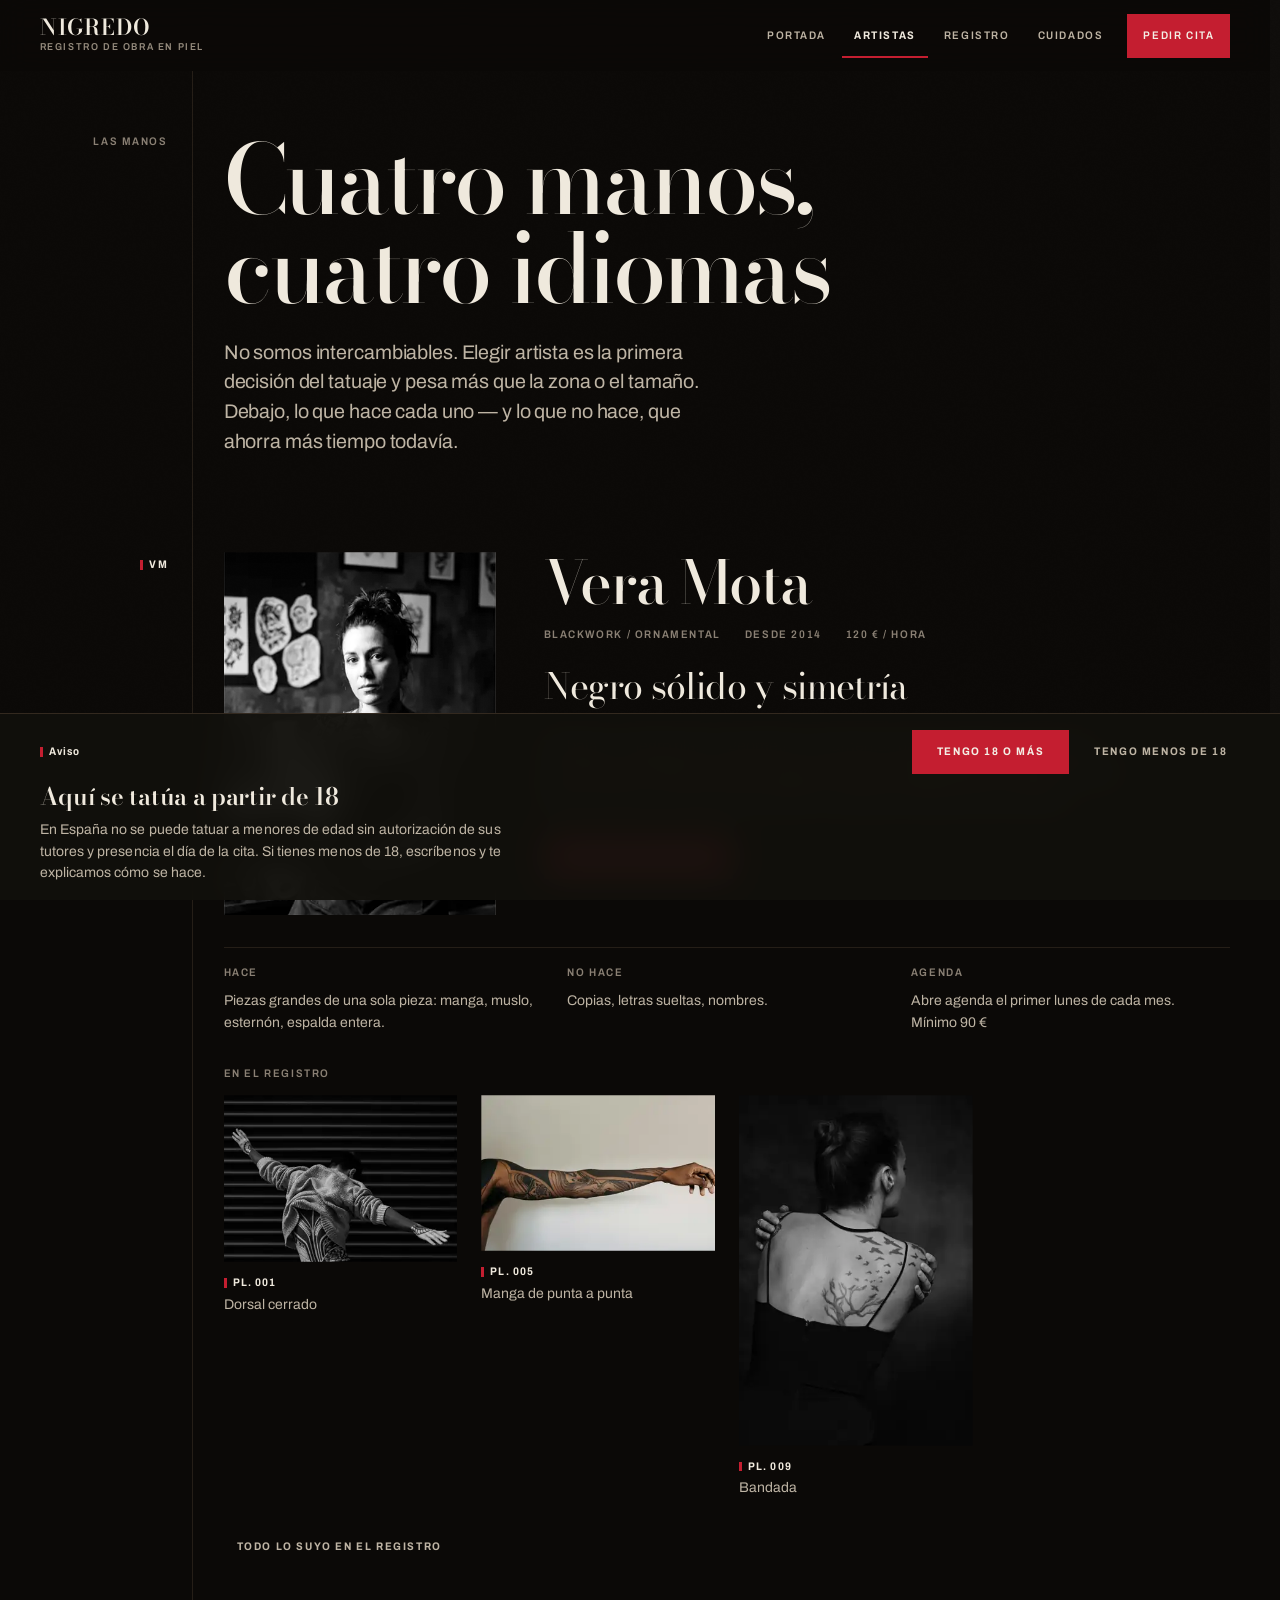
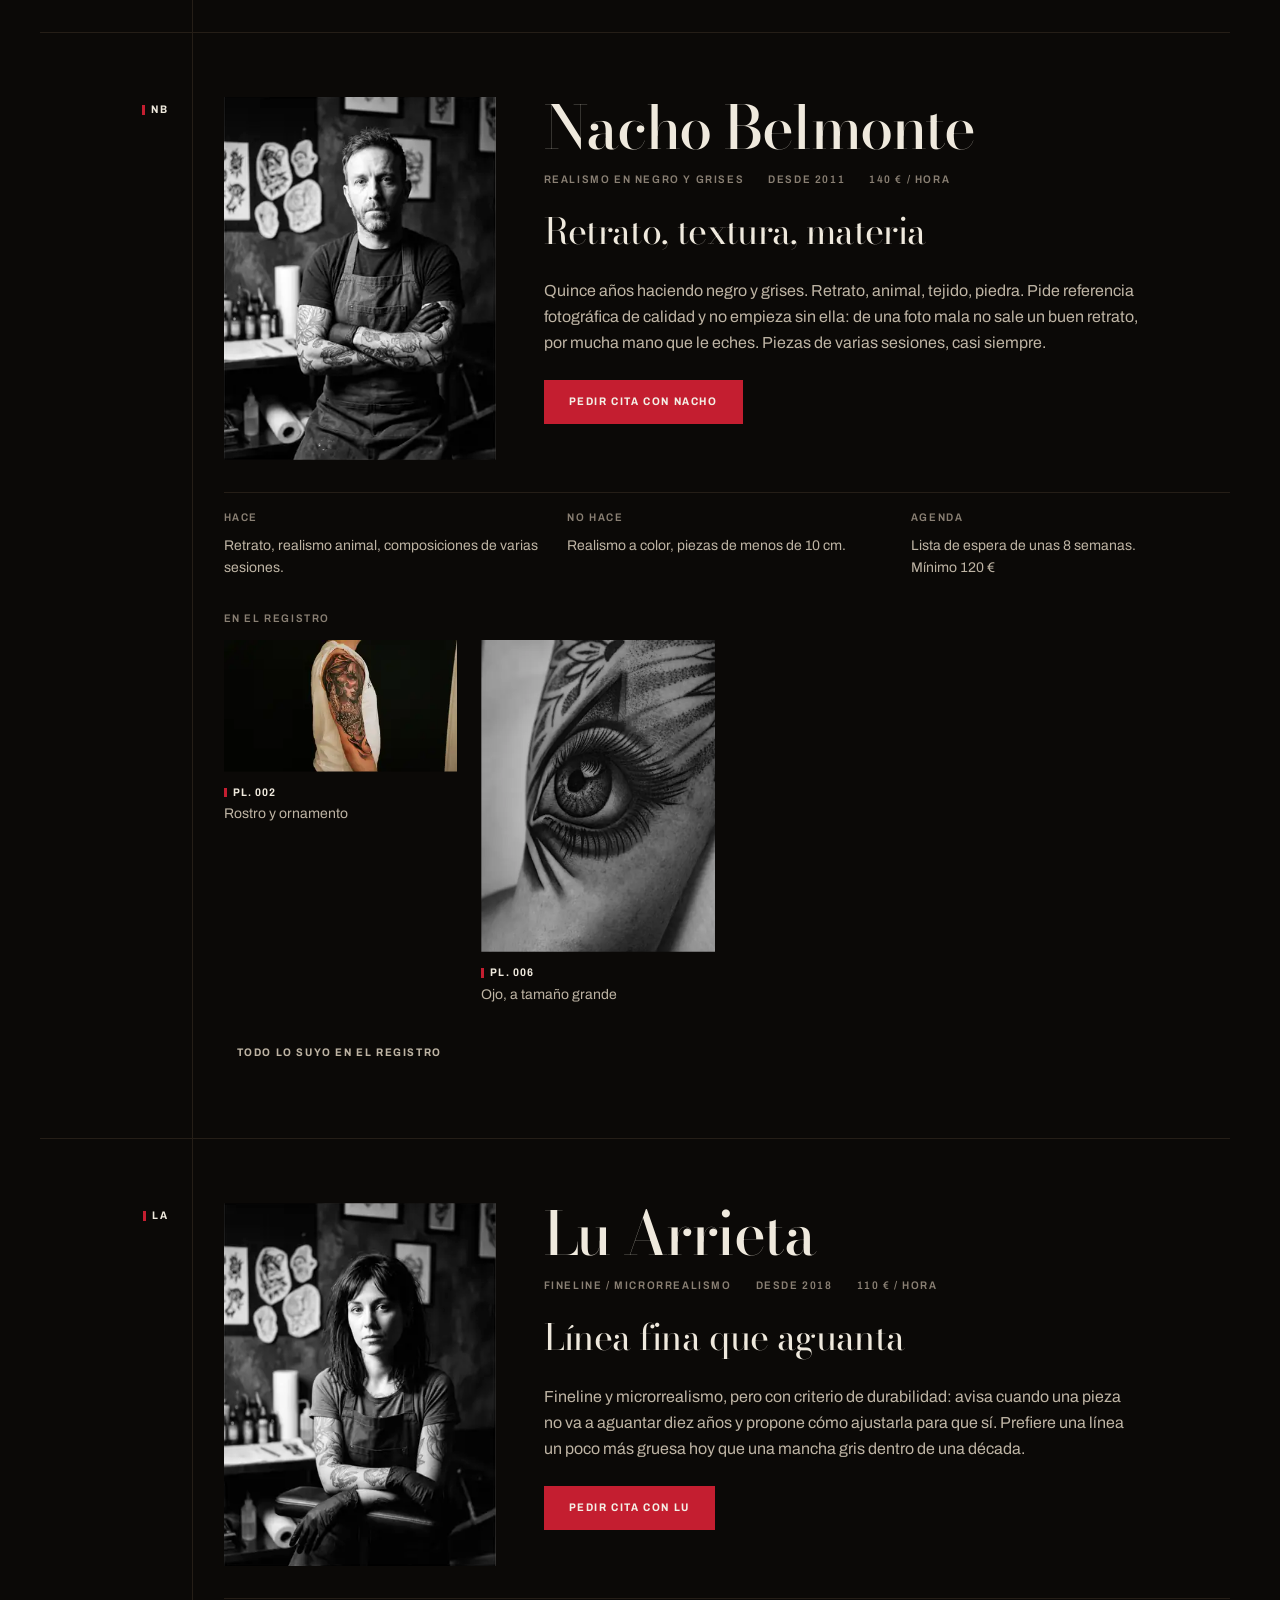
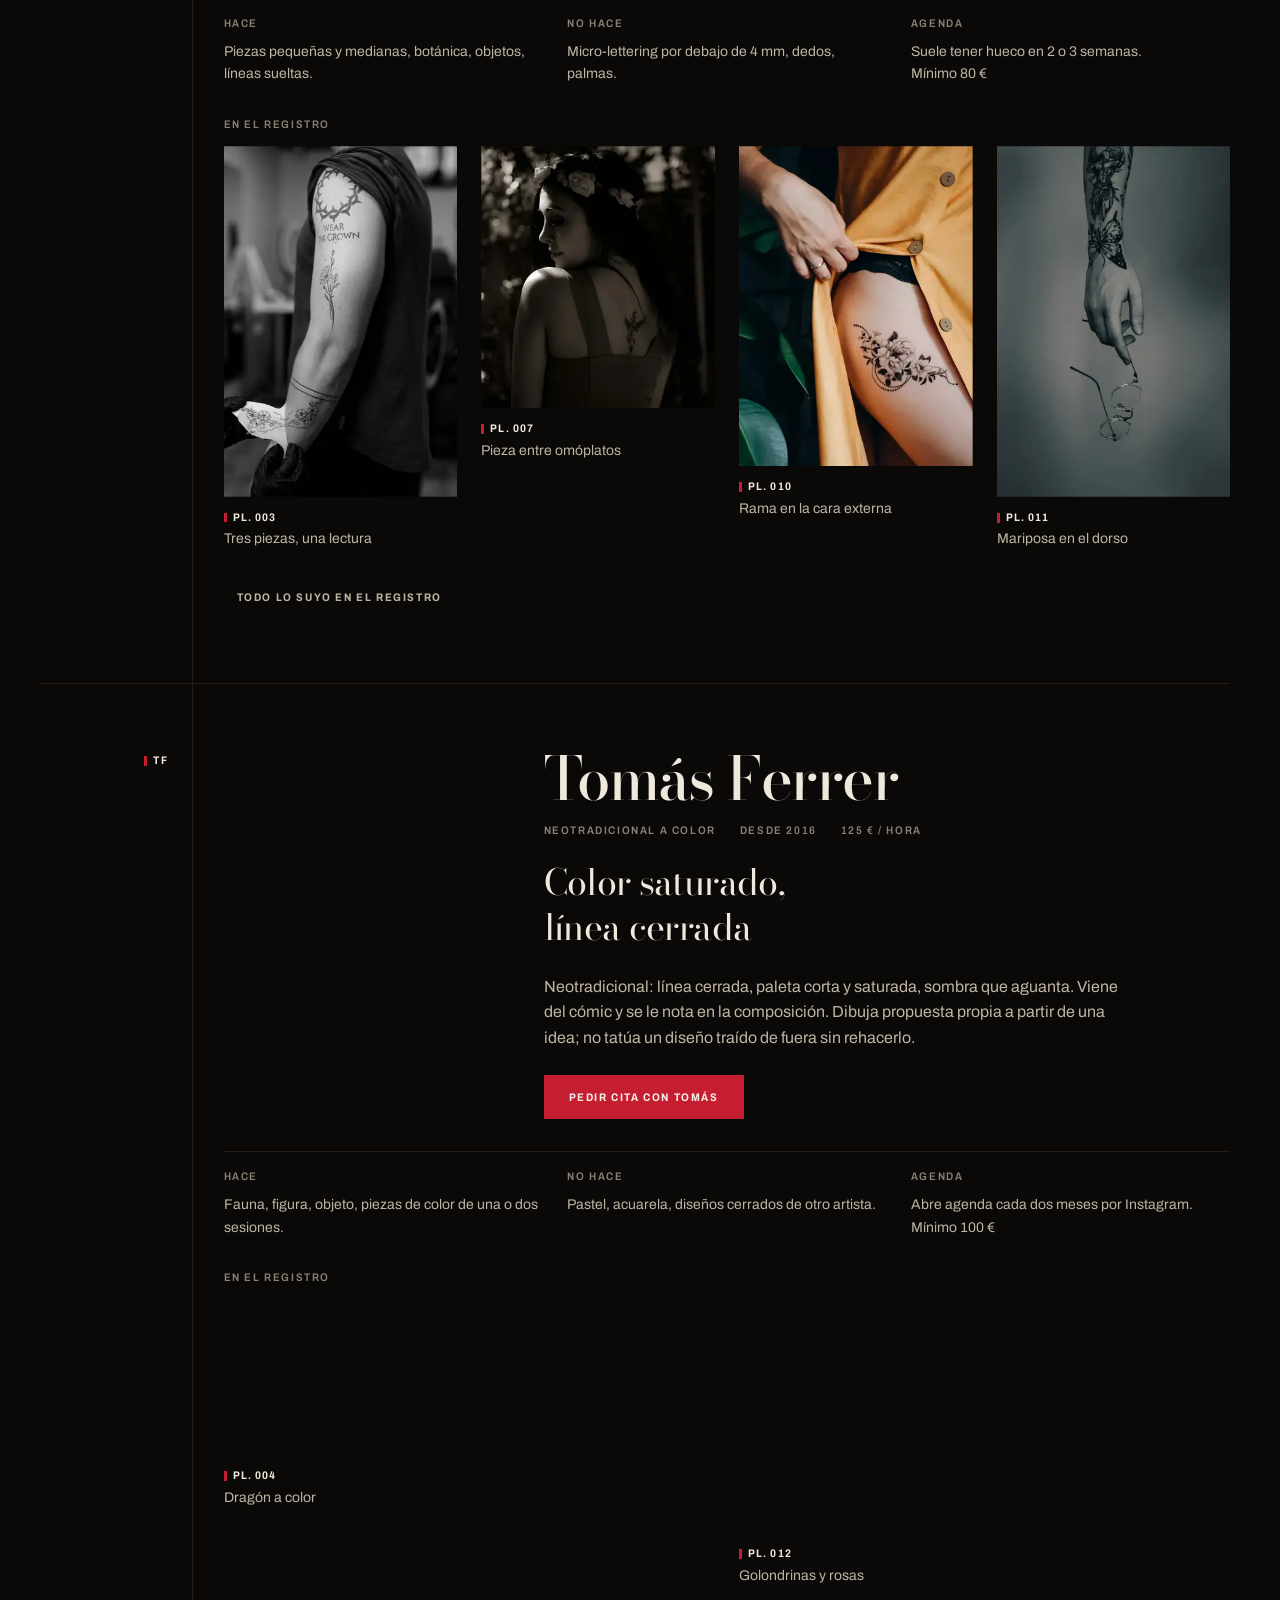
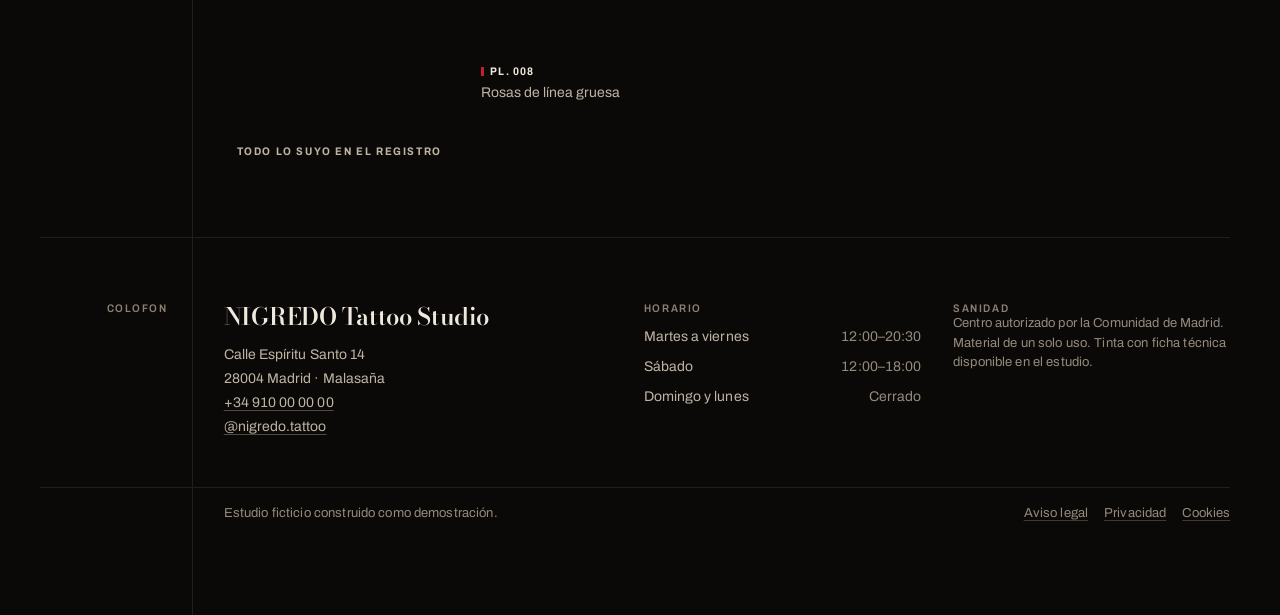
==== commit cff83346: "Arreglos de uso y herramientas mas visibles en la portada Visor del registro: los botones de pasar p" ====
--- a/artistas.html
+++ b/artistas.html
@@ -2,7 +2,7 @@
 <!-- El texto de esta página se vuelca desde js/content.js con
      python tools/sync-contenido.py
      Edítalo allí, no aquí: al volver a volcar se sobrescribe. -->
-<html lang="es"><head>
+<html lang="es" data-wasap-activo=""><head>
 <meta charset="utf-8">
 <meta name="viewport" content="width=device-width, initial-scale=1">
 <title>Los cuatro · Artistas · NIGREDO</title>
@@ -92,4 +92,5 @@
 
 
 
-</body></html>
+
+<a class="wasap" data-wasap="" href="https://wa.me/34600000000?text=Hola%2C%20os%20escribo%20desde%20la%20web.%20Tengo%20una%20duda%20sobre%20un%20tatuaje." target="_blank" rel="noopener" aria-label="WhatsApp: Escríbenos por WhatsApp (se abre en una pestaña nueva)"><svg class="wasap__marca" viewBox="0 0 24 24" fill="none" aria-hidden="true"><path d="M3 21V4h18v13H7.5L3 21Z" stroke="currentColor" stroke-width="1.6" stroke-linejoin="round"></path><path d="M9 8.2c0 3.1 2.7 5.8 5.8 5.8l1-1.6-2-1.1-.9.9a5.6 5.6 0 0 1-2.1-2.1l.9-.9-1.1-2L9 8.2Z" fill="currentColor"></path></svg><span class="wasap__texto">WhatsApp</span></a></body></html>
--- a/css/tokens.css
+++ b/css/tokens.css
@@ -43,6 +43,7 @@
      3.38:1 sobre tinta  -> pasa 1.4.11 (UI) y texto grande. NUNCA texto chico.
      5.13:1 bajo papel   -> cuando debe llevar texto, se vuelve bloque lleno.  */
   --lacre:         #C41E30;
+  --lacre-lit:     #D42234;   /* al pasar por encima                          */
   --lacre-deep:    #8E1522;   /* presionado / borde inferior del bloque       */
   --lacre-wash:    rgba(196, 30, 48, 0.14);  /* velo de seleccion             */
 
@@ -123,7 +124,7 @@
 
   /* --- CAPAS --------------------------------------------------------------- */
   --z-grain: 1;  --z-sticky: 20;  --z-nav: 40;
-  --z-panel: 60; --z-lightbox: 80; --z-gate: 90;
+  --z-panel: 60; --z-wasap: 70; --z-lightbox: 80; --z-gate: 90;
 }
 
 /* El grano es caro si se hace mal: nada de feTurbulence a pantalla completa.
--- a/css/components.css
+++ b/css/components.css
@@ -54,7 +54,7 @@
 .btn--stamp:focus-visible { outline-color: var(--paper); outline-offset: 2px; }
 .btn--stamp:active { --btn-bg: var(--lacre-deep); --btn-bd: var(--lacre-deep); }
 @media (hover: hover) and (pointer: fine) {
-  .btn--stamp:hover { --btn-bg: #D42234; --btn-bd: #D42234; }
+  .btn--stamp:hover { --btn-bg: var(--lacre-lit); --btn-bd: var(--lacre-lit); }
 }
 
 .btn--quiet { --btn-bd: transparent; --btn-fg: var(--fg-2); padding-inline: var(--s3); }
--- a/css/site.css
+++ b/css/site.css
@@ -115,7 +115,7 @@
 }
 .nav__link--cita:focus-visible { outline-color: var(--paper); outline-offset: 2px; }
 @media (hover: hover) and (pointer: fine) {
-  .nav__link--cita:hover { color: var(--paper); background: #D42234; }
+  .nav__link--cita:hover { color: var(--paper); background: var(--lacre-lit); }
 }
 .nav__link--cita[aria-current="page"] { box-shadow: none; }
 
@@ -233,53 +233,86 @@
               opacity 260ms var(--ease-out);
 }
 
-/* --- INDICE DEL REGISTRO --------------------------------------------------- */
-/* Filas de un indice impreso, no tres tarjetas iguales con un icono arriba.  */
-
-.indice { border-top: var(--hair) solid var(--rule); }
-
-.indice__fila {
-  display: grid;
-  grid-template-columns: minmax(0, 1fr) auto;
-  align-items: baseline;
-  gap: var(--s3) var(--s5);
-  padding-block: var(--s5);
-  border-bottom: var(--hair) solid var(--rule);
+/* --- HERRAMIENTAS DE LA PORTADA -------------------------------------------- */
+/* Es lo que esta web tiene y las de la competencia no, asi que se ve como lo
+   que es: cuatro aparatos, cada uno con su dibujo y su numero de indice. No
+   son tarjetas con esquinas redondeadas y sombra; son fichas de un pliego,
+   con filete recto y el papel virando cuando pasas por encima.               */
+
+.utiles {
+  display: grid;
+  gap: var(--hair);
+  background: var(--rule);
+  border: var(--hair) solid var(--rule);
+}
+@media (min-width: 40rem) { .utiles { grid-template-columns: repeat(2, minmax(0, 1fr)); } }
+
+.util {
+  display: grid;
+  align-content: start;
+  gap: var(--s3);
+  padding: var(--s5);
+  background: var(--ink);
   text-decoration: none;
-  transition: background-color var(--t-fast) ease;
-}
-.indice__fila > * { min-width: 0; }
-@media (hover: hover) and (pointer: fine) {
-  .indice__fila:hover { background: var(--ink-field); }
-  .indice__fila:hover .indice__ir { color: var(--lacre); transform: translateX(3px); }
-}
-.indice__titulo {
+  transition: background-color var(--t-ui) ease;
+}
+.util > * { min-width: 0; }
+
+.util__cabecera {
+  display: flex;
+  align-items: center;
+  justify-content: space-between;
+  gap: var(--s4);
+  margin-bottom: var(--s2);
+}
+.util__num { flex: none; }
+
+.util__dibujo { display: block; width: 7.5rem; color: var(--fg-mute); }
+.util__dibujo svg { display: block; width: 100%; height: auto; }
+/* La marca de indice: el unico lacre del dibujo, y solo donde senala algo. */
+.util__dibujo .util__marca { stroke: var(--lacre); }
+.util__dibujo .util__marca--relleno { fill: var(--lacre); stroke: var(--lacre); }
+
+.util__titulo {
   font-family: var(--ff-display);
   font-optical-sizing: auto;
   font-size: var(--fs-d3);
-  line-height: 1.14;
+  line-height: 1.1;
   letter-spacing: var(--tr-d3);
   font-weight: 500;
-}
-.indice__texto { grid-column: 1 / -1; color: var(--fg-2); font-size: var(--fs-sm); max-width: 54ch; }
-.indice__ir {
+  color: var(--fg);
+}
+.util__texto { color: var(--fg-2); font-size: var(--fs-sm); max-width: 46ch; }
+
+.util__ir {
+  display: inline-flex;
+  align-items: center;
+  gap: var(--s2);
+  margin-top: var(--s3);
   font-size: var(--fs-label);
   font-weight: 700;
   font-stretch: 88%;
   letter-spacing: var(--tr-label);
   text-transform: uppercase;
-  color: var(--fg-3);
-  white-space: nowrap;
-  transition: color var(--t-fast) ease, transform var(--t-fast) var(--ease-out);
-}
-
-@media (min-width: 48rem) {
-  .indice__fila { grid-template-columns: 4.5rem minmax(0, 20rem) minmax(0, 1fr) auto; align-items: start; }
-  .indice__num { grid-row: 1; }
-  .indice__titulo { grid-row: 1; }
-  .indice__texto { grid-column: 3; grid-row: 1; }
-  .indice__ir { grid-row: 1; }
-}
+  color: var(--fg-2);
+  transition: color var(--t-fast) ease;
+}
+/* Punta trazada, no un glifo haciendo de icono. */
+.util__ir i {
+  width: 7px; height: 7px;
+  border-top: 2px solid currentColor;
+  border-right: 2px solid currentColor;
+  rotate: 45deg;
+  transition: translate var(--t-fast) var(--ease-out);
+}
+
+@media (hover: hover) and (pointer: fine) {
+  .util:hover { background: var(--ink-field); }
+  .util:hover .util__dibujo { color: var(--fg-3); }
+  .util:hover .util__ir { color: var(--lacre); }
+  .util:hover .util__ir i { translate: 3px 0; }
+}
+.util:focus-visible { outline: 2px solid var(--lacre); outline-offset: -4px; }
 
 /* --- TIRA DE ARTISTAS ------------------------------------------------------ */
 /* Filas alternas, no una rejilla de cuatro retratos iguales. */
@@ -360,6 +393,56 @@
 .pie__legal { display: flex; flex-wrap: wrap; justify-content: space-between; gap: var(--s3) var(--s5); }
 .pie__legales { display: flex; flex-wrap: wrap; gap: var(--s4); }
 .pie__legales a { color: var(--fg-3); }
+/* El boton flotante cae justo encima de esta esquina. Los enlaces legales
+   tienen que poder pulsarse, asi que se les reserva el sitio en vez de
+   dejarlos debajo.                                                          */
+[data-wasap-activo] .pie__legal { padding-bottom: calc(var(--touch) + var(--s4)); }
+
+/* --- BOTON FLOTANTE DE WHATSAPP -------------------------------------------- */
+/* Va por debajo del visor y de la franja de edad: nada debe taparlos.        */
+
+.wasap {
+  position: fixed;
+  right: var(--gutter);
+  bottom: calc(var(--s5) + env(safe-area-inset-bottom));
+  z-index: var(--z-wasap);
+  display: inline-flex;
+  align-items: center;
+  gap: var(--s3);
+  min-height: var(--touch);
+  padding: 0 var(--s4);
+  background: var(--lacre);
+  color: var(--paper);
+  border: var(--hair) solid var(--lacre);
+  text-decoration: none;
+  font-size: var(--fs-label);
+  font-weight: 700;
+  font-stretch: 88%;
+  letter-spacing: var(--tr-label);
+  text-transform: uppercase;
+  box-shadow: 0 10px 30px -18px rgba(0, 0, 0, .95);
+  transition: background-color var(--t-fast) ease, transform var(--t-press) var(--ease-out);
+}
+.wasap__marca { width: 20px; height: 20px; flex: none; }
+@media (hover: hover) and (pointer: fine) {
+  .wasap:hover { background: var(--lacre-lit); border-color: var(--lacre-lit); }
+}
+.wasap:active { transform: scale(0.97); }
+.wasap:focus-visible { outline: 2px solid var(--paper); outline-offset: 2px; }
+
+/* Mientras se pregunta la edad no hay nada que consultar por WhatsApp: esa
+   respuesta va primero, y ademas la franja ocupa justo ese sitio.            */
+[data-edad] .wasap { opacity: 0; visibility: hidden; transform: translateY(6px); }
+
+/* En pantallas estrechas el rotulo estorba: queda la marca, y el nombre
+   accesible lo sigue diciendo entero.                                        */
+@media (max-width: 29.999rem) {
+  .wasap { padding: 0; width: var(--touch); justify-content: center; }
+  .wasap__texto {
+    position: absolute; width: 1px; height: 1px; overflow: hidden;
+    clip-path: inset(50%); white-space: nowrap;
+  }
+}
 
 /* --- FRANJA DE EDAD -------------------------------------------------------- */
 
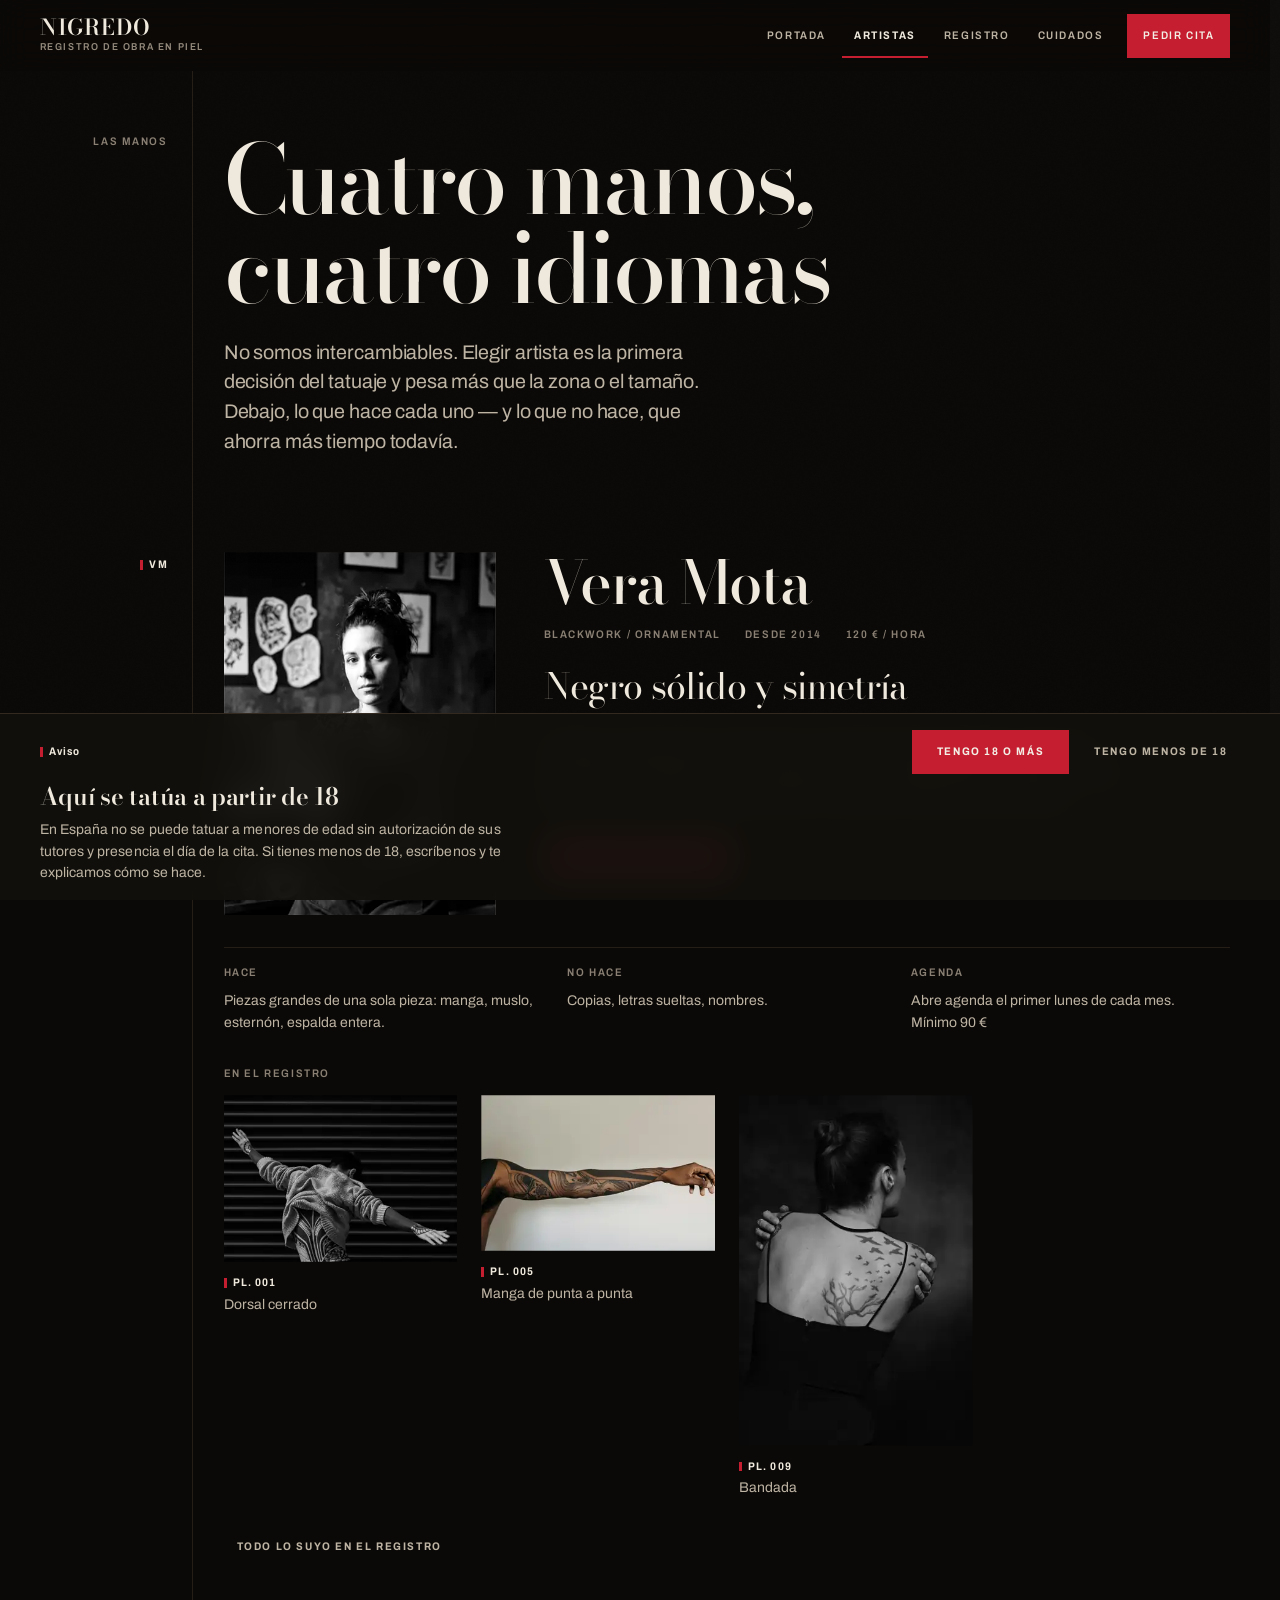
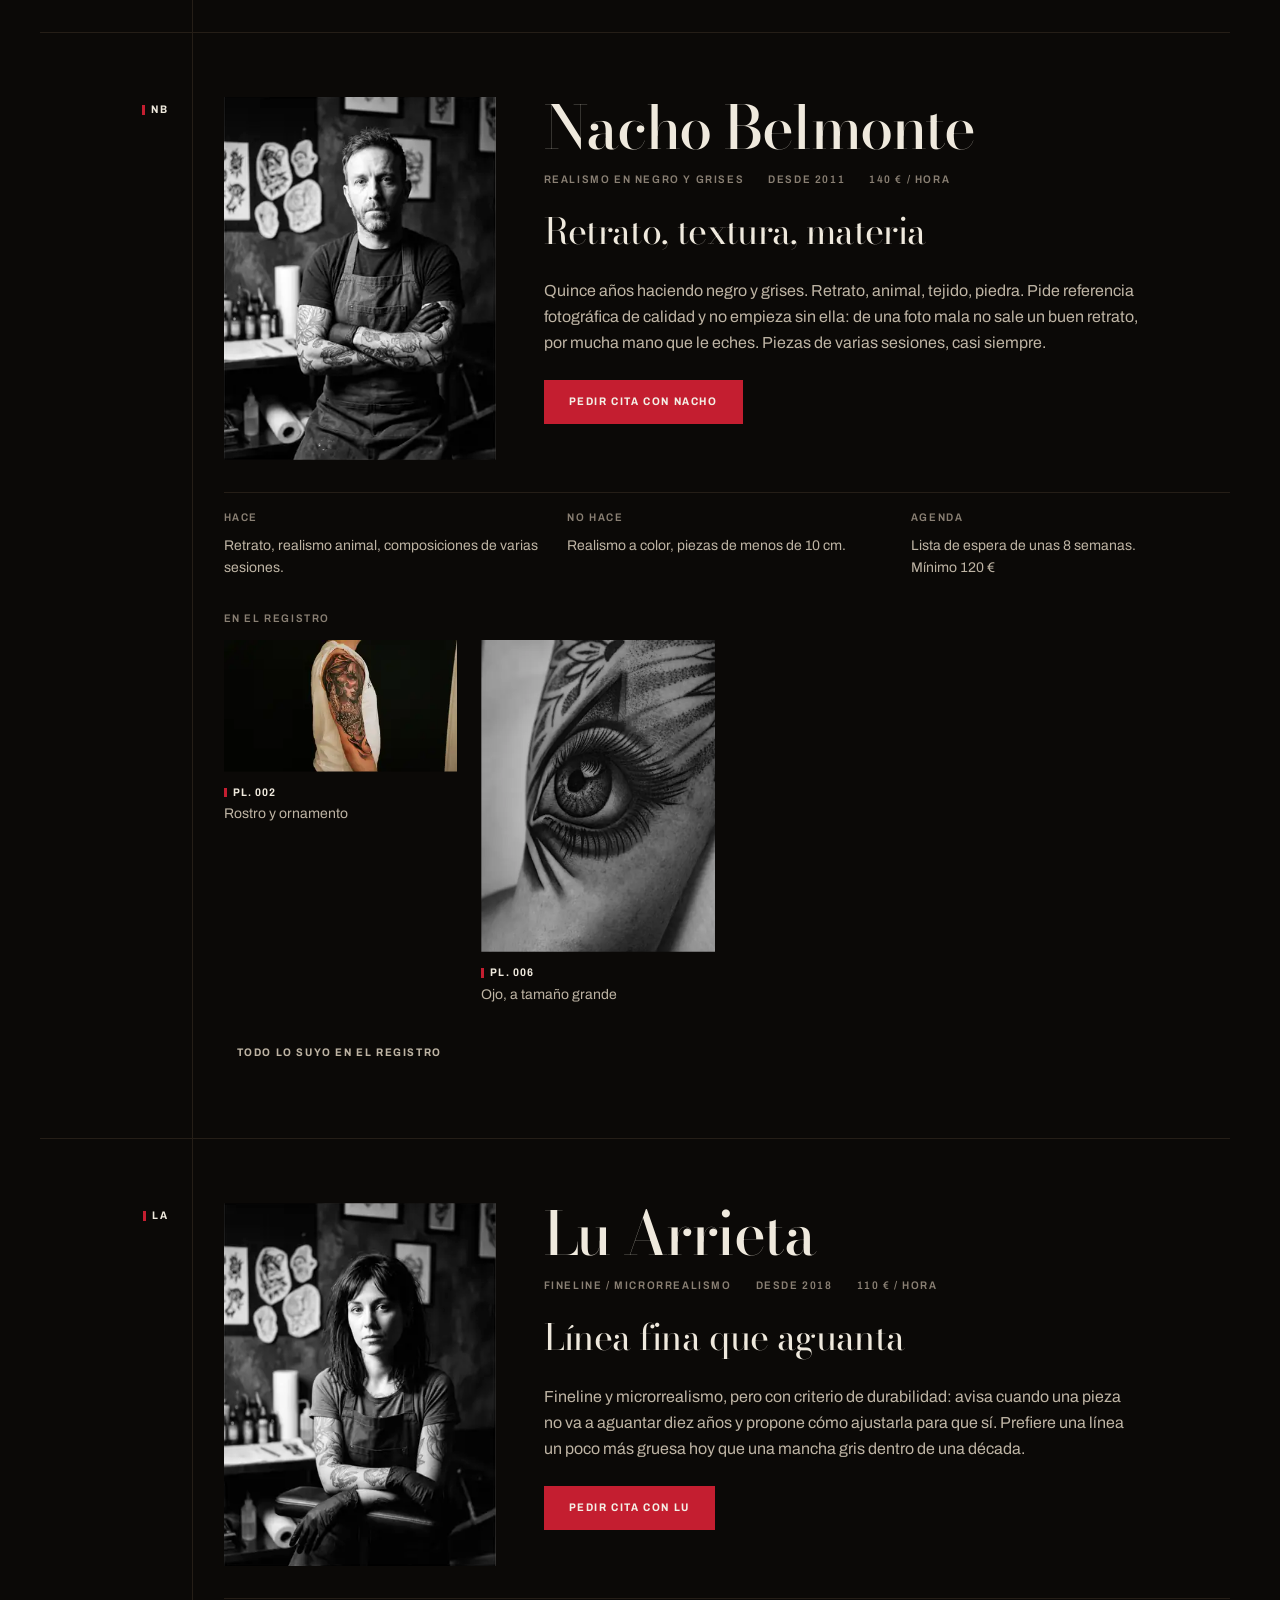
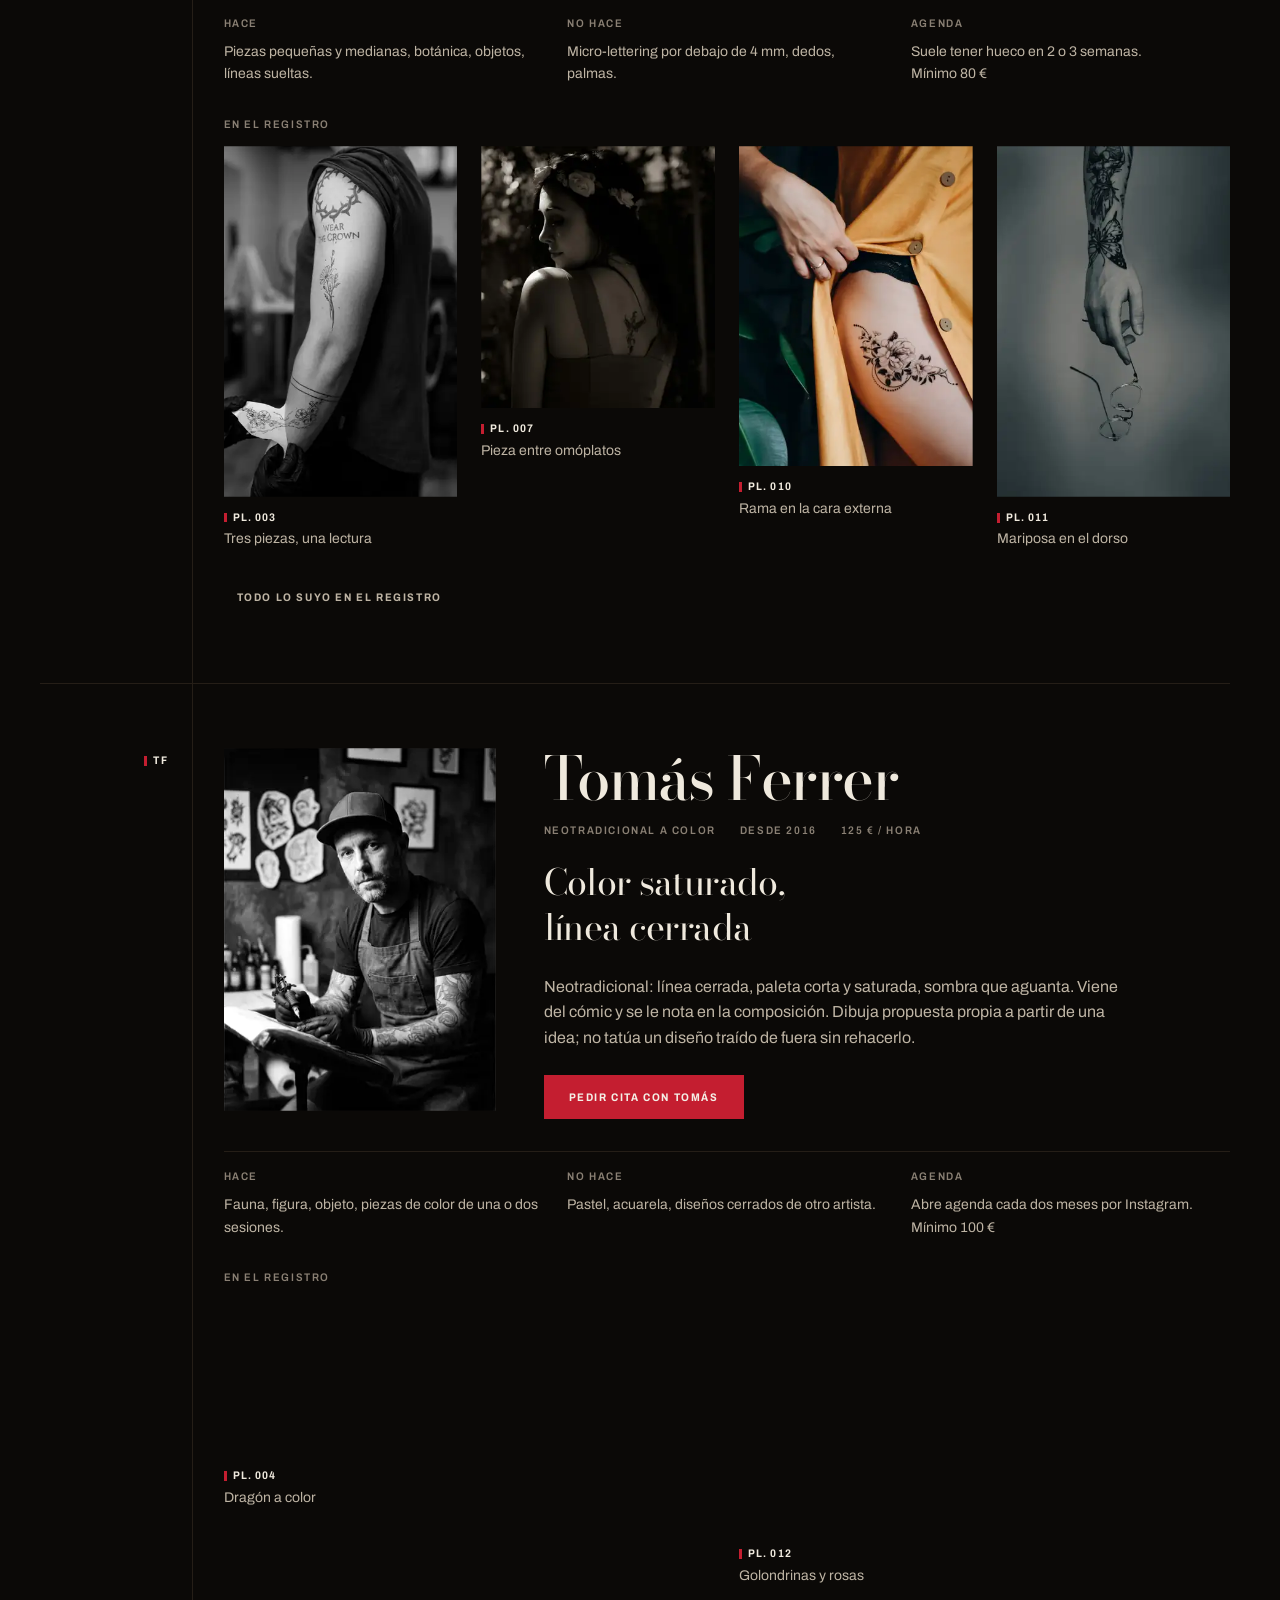
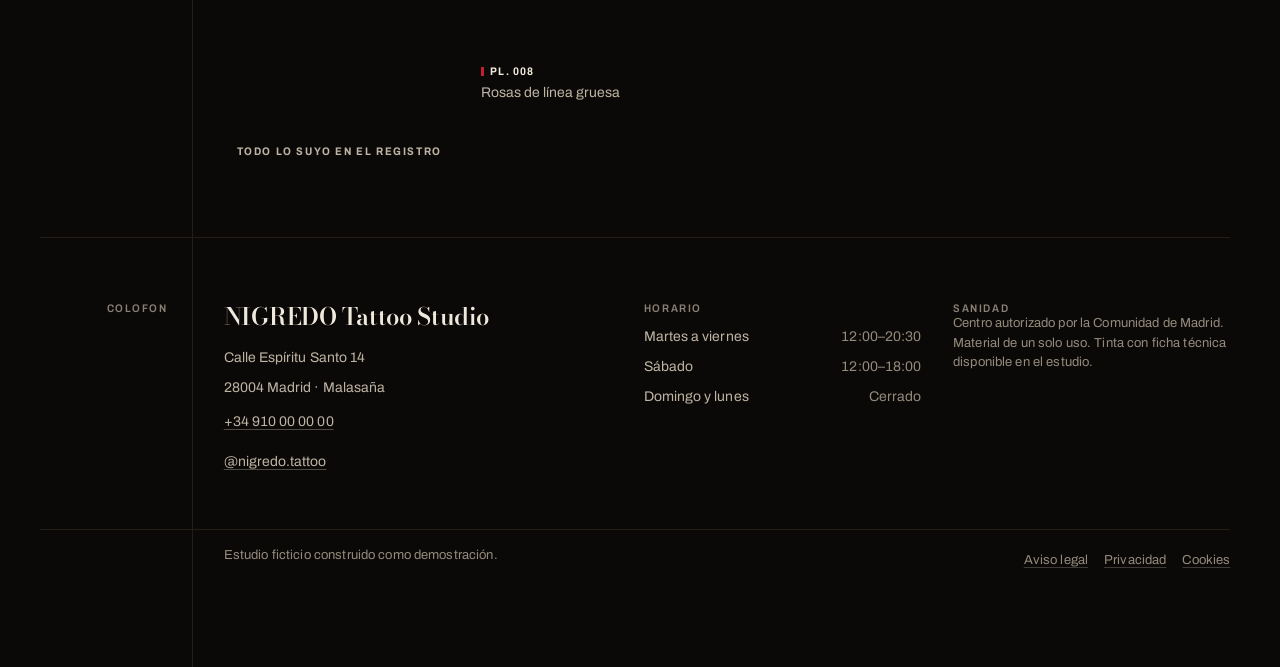
==== commit 11bd8c33: "Arreglos de la version movil El cajon del menu no se podia cerrar. Se pinta por encima de su propio " ====
--- a/artistas.html
+++ b/artistas.html
@@ -61,7 +61,7 @@
 
 <a class="skip" href="#main">Saltar al contenido</a>
 
-<header class="nav" data-nav=""><a class="nav__marca" href="index.html"><span class="nav__nombre">NIGREDO</span><span class="nav__lema">Registro de obra en piel</span></a><button class="nav__abrir" type="button" aria-expanded="false" aria-controls="nav-menu"><span class="nav__abrir-txt">Menu</span><span class="nav__abrir-barras" aria-hidden="true"><i></i><i></i></span></button><nav id="nav-menu" class="nav__menu" aria-label="Principal"><ul class="nav__lista" role="list"><li><a href="index.html" class="nav__link">Portada</a></li><li><a href="artistas.html" aria-current="page" class="nav__link">Artistas</a></li><li><a href="galeria.html" class="nav__link">Registro</a></li><li><a href="cuidados.html" class="nav__link">Cuidados</a></li><li><a href="reservar.html" class="nav__link nav__link--cita">Pedir cita</a></li></ul></nav></header>
+<header class="nav" data-nav=""><a class="nav__marca" href="index.html"><span class="nav__nombre">NIGREDO</span><span class="nav__lema">Registro de obra en piel</span></a><button class="nav__abrir" type="button" aria-expanded="false" aria-controls="nav-menu"><span class="nav__abrir-txt">Menu</span><span class="nav__abrir-barras" aria-hidden="true"><i></i><i></i></span></button><div class="nav__velo" data-velo="" aria-hidden="true"></div><nav id="nav-menu" class="nav__menu" aria-label="Principal"><ul class="nav__lista" role="list"><li><a href="index.html" class="nav__link">Portada</a></li><li><a href="artistas.html" aria-current="page" class="nav__link">Artistas</a></li><li><a href="galeria.html" class="nav__link">Registro</a></li><li><a href="cuidados.html" class="nav__link">Cuidados</a></li><li><a href="reservar.html" class="nav__link nav__link--cita">Pedir cita</a></li></ul></nav></header>
 
 <div class="page">
   <main id="main">
--- a/css/base.css
+++ b/css/base.css
@@ -204,6 +204,9 @@
   background: var(--lacre);
   color: var(--paper);
   padding: var(--s3) var(--s5);
+  min-height: var(--touch);
+  display: inline-flex;
+  align-items: center;
   font-size: var(--fs-label);
   font-stretch: 88%;
   font-weight: 600;
--- a/css/site.css
+++ b/css/site.css
@@ -121,6 +121,10 @@
 
 .nav__abrir {
   display: none;
+  /* Por encima del cajon. Sin esto el cajon tapa el boton con el que se
+     cierra, y la unica forma de salir es elegir una opcion del menu.        */
+  position: relative;
+  z-index: 2;
   align-items: center;
   gap: var(--s2);
   min-height: var(--touch);
@@ -145,8 +149,29 @@
 
 @media (max-width: 59.999rem) {
   .nav__abrir { display: inline-flex; }
+
+  /* Velo: cierra al tocar fuera del cajon. Sin el, tocar "fuera" cae sobre la
+     pagina y lo que ocurre es que te vas a otro sitio sin querer.           */
+  .nav__velo {
+    position: fixed;
+    inset: 0;
+    z-index: 0;
+    background: color-mix(in srgb, var(--ink) 72%, transparent);
+    opacity: 0;
+    visibility: hidden;
+    transition: opacity var(--t-panel) var(--ease-drawer), visibility 0s linear var(--t-panel);
+  }
+  [data-menu] .nav__velo {
+    opacity: 1;
+    visibility: visible;
+    transition: opacity var(--t-panel) var(--ease-drawer), visibility 0s;
+  }
+  /* Con el cajon abierto, la pagina de debajo no se mueve. */
+  [data-menu] { overflow: hidden; }
+
   .nav__menu {
     position: fixed;
+    z-index: 1;
     inset: 0 0 0 auto;
     width: min(20rem, 84vw);
     padding: calc(var(--touch) + var(--s7)) var(--gutter) var(--s7);
@@ -365,6 +390,13 @@
 .hueco__cuando { font-size: var(--fs-sm); }
 .hueco__cuando b { font-weight: 600; }
 .hueco__nota { grid-column: 1 / -1; color: var(--fg-3); font-size: var(--fs-xs); }
+/* En una columna el boton se estiraba de borde a borde y quedaba una banda
+   vacia debajo de cada hueco. Aqui es una estampilla: del ancho de su texto
+   y alineada con la fecha.                                                   */
+@media (max-width: 39.999rem) {
+  .hueco { grid-template-columns: minmax(0, 1fr); gap: var(--s3); }
+  .hueco .btn { justify-self: start; }
+}
 @media (min-width: 40rem) {
   .hueco { grid-template-columns: 12rem minmax(0, 1fr) auto; }
   .hueco__nota { grid-column: 2; }
@@ -385,7 +417,18 @@
 @media (min-width: 48rem) {
   .pie__cuerpo { grid-template-columns: minmax(0, 1.4fr) minmax(0, 1fr) minmax(0, 1fr); gap: var(--s6); }
 }
-.pie__dir { margin-top: var(--s3); font-style: normal; line-height: 1.7; }
+.pie__dir { margin-top: var(--s3); font-style: normal; }
+/* El telefono, el Instagram y los enlaces legales median 15 px de alto: en un
+   movil eso no se acierta con el pulgar. Se les da caja propia hasta pasar de
+   los 24 px que pide WCAG 2.5.8.
+   Sin margen negativo: con el, la caja de cada enlace se metia dentro de la
+   del renglon de al lado y el objetivo volvia a quedarse corto por quedar
+   medio tapado. El sitio se saca subiendo el interlineado.                   */
+.pie__dir { line-height: 2.1; }
+.pie__dir a, .pie__legales a {
+  display: inline-block;
+  padding-block: 5px;
+}
 .pie__horas { margin-top: var(--s3); display: grid; gap: var(--s2); }
 .pie__hora { display: flex; justify-content: space-between; gap: var(--s4); color: var(--fg-2); }
 .pie__hora dd { margin: 0; color: var(--fg-3); }
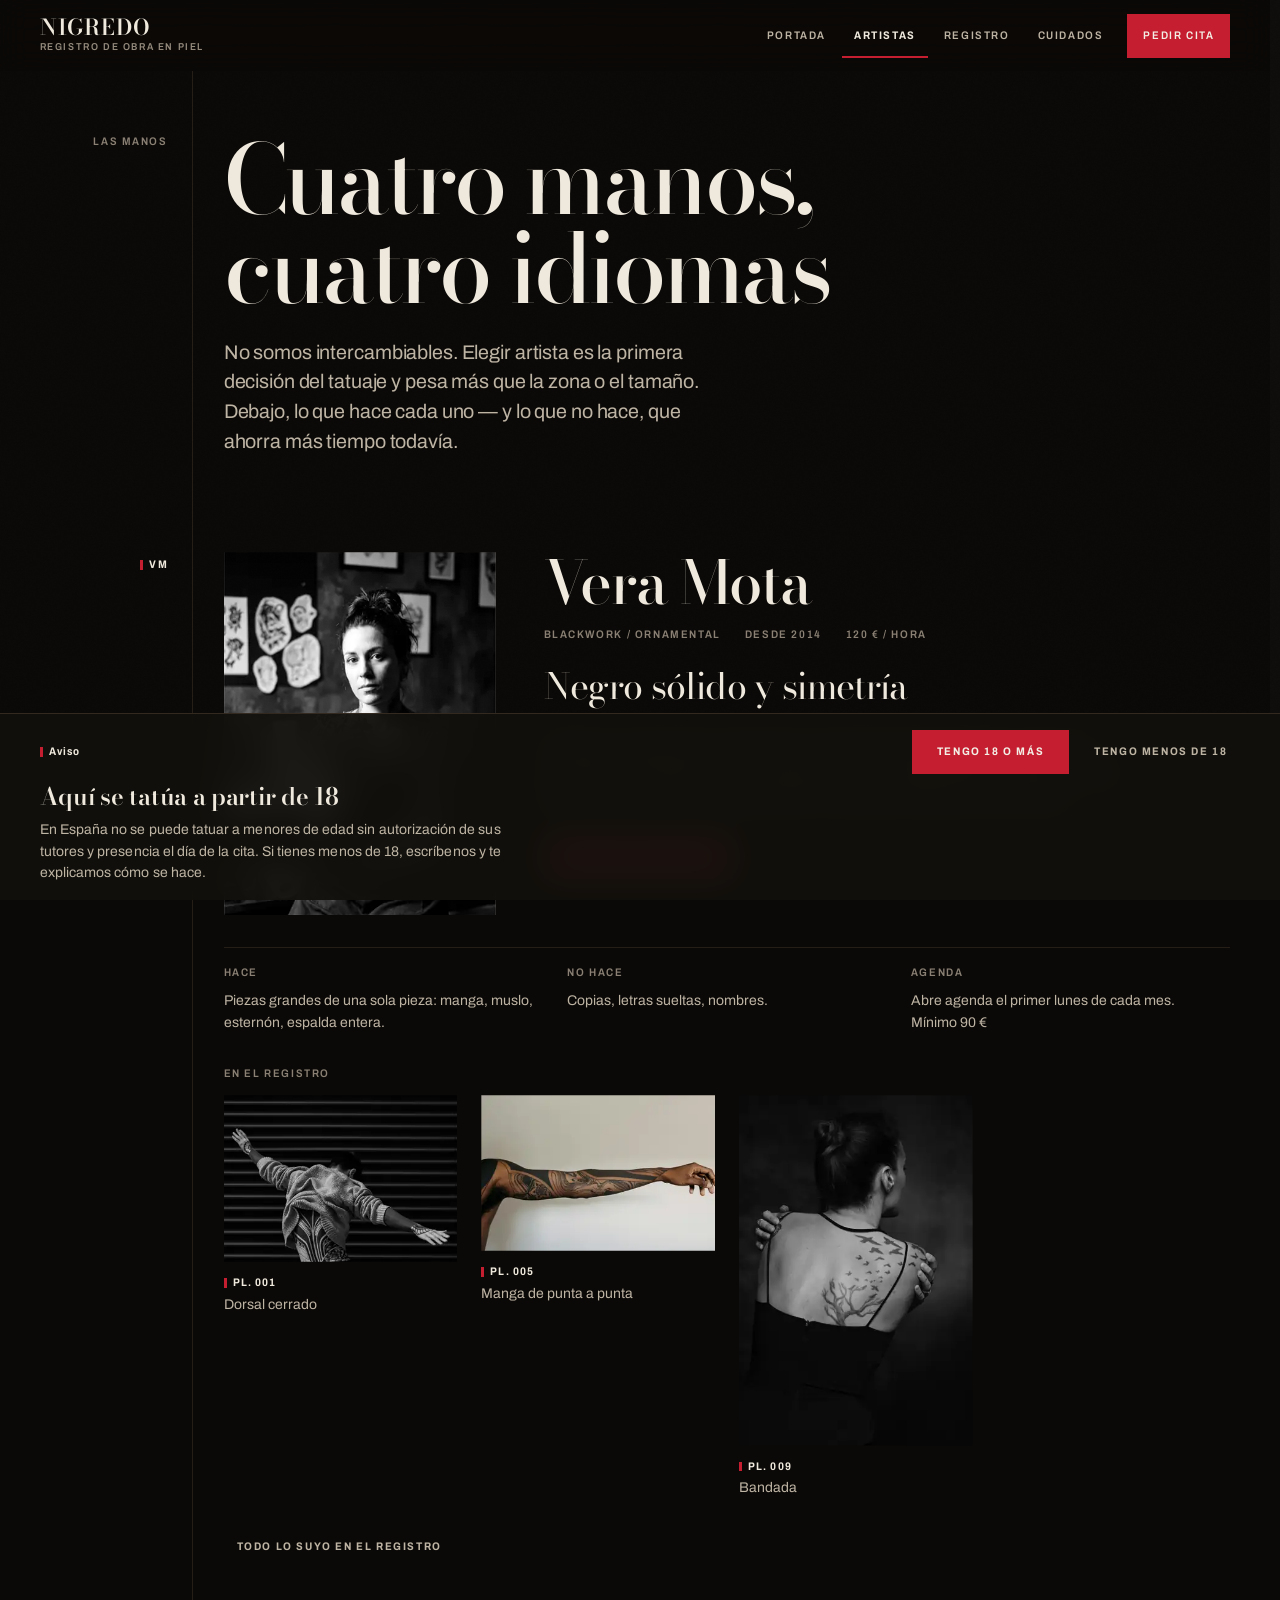
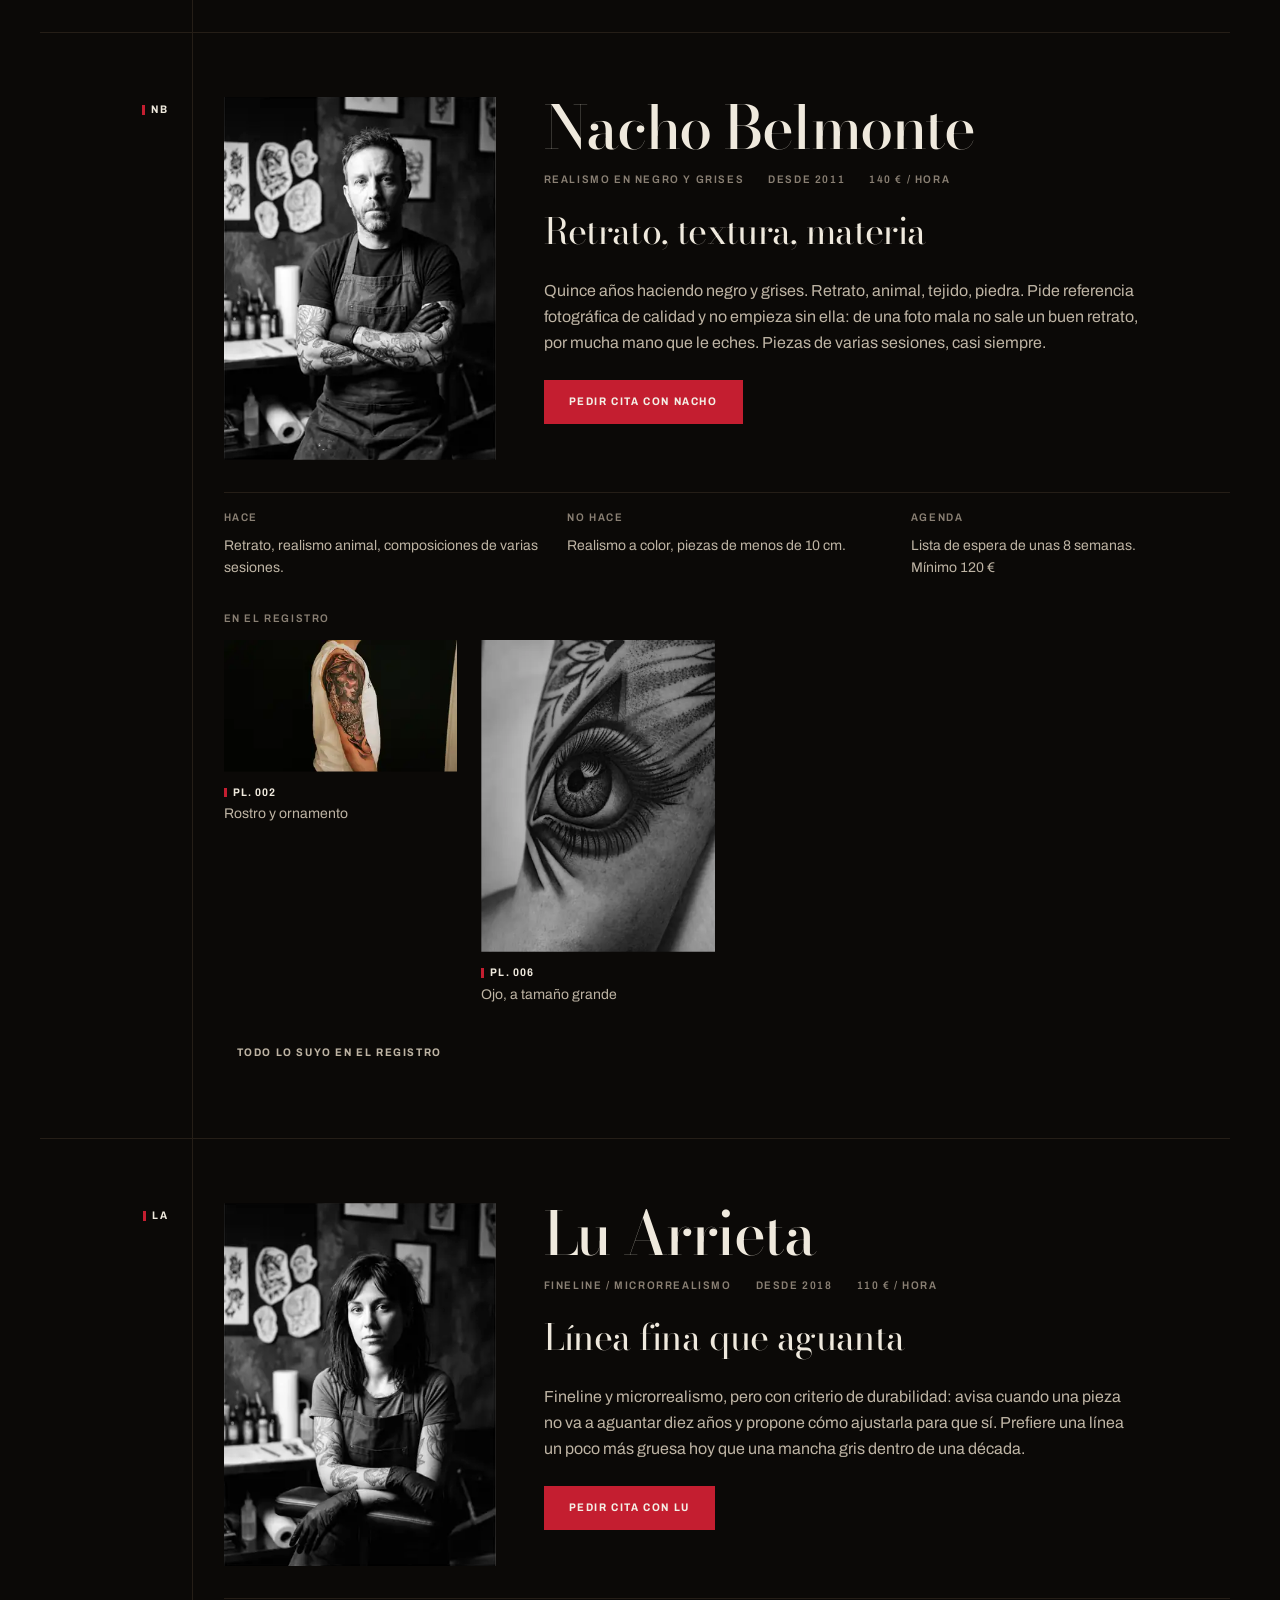
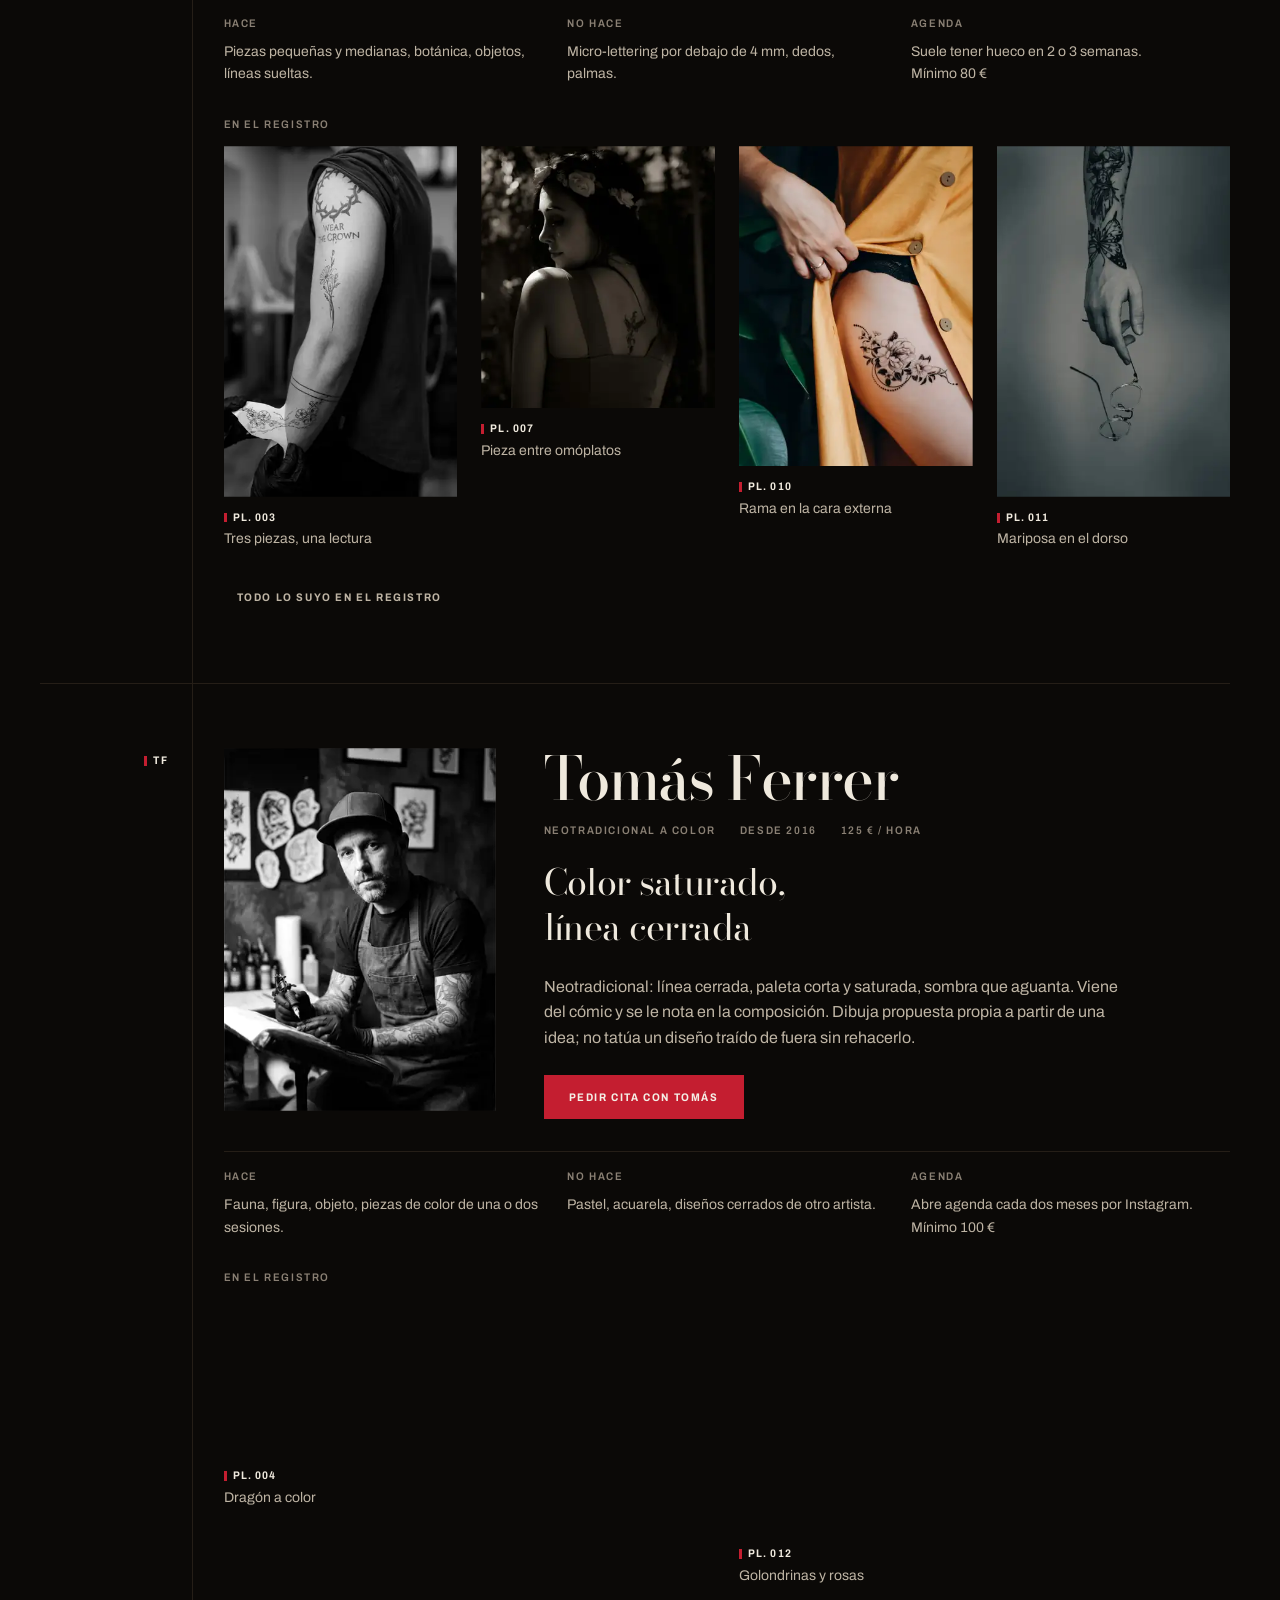
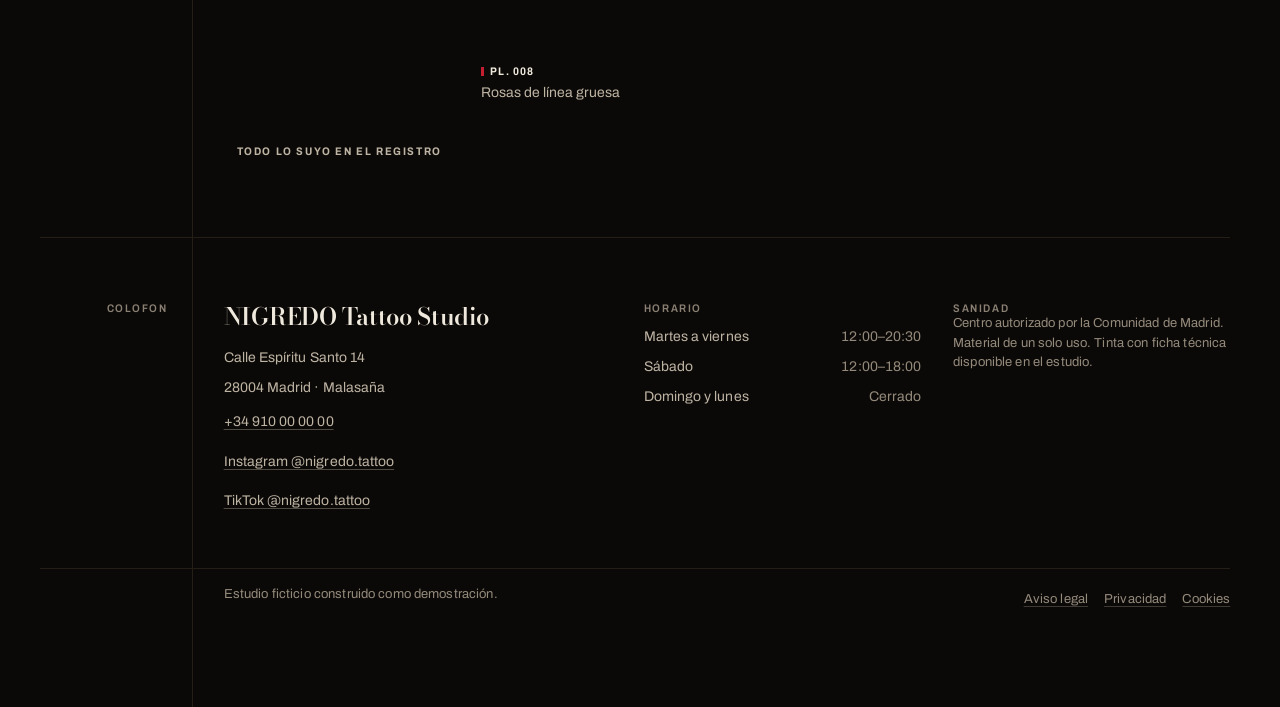
==== commit d7858b8e: "Redes sociales y preguntas frecuentes en la portada Nueva seccion "Redes" entre Artistas y Preguntas" ====
--- a/artistas.html
+++ b/artistas.html
@@ -33,7 +33,7 @@
 <script src="js/content.js" defer=""></script>
 <script src="js/core.js" defer=""></script>
 <script src="js/artistas.js" defer=""></script>
-<script type="application/ld+json">{"@context":"https://schema.org","@type":"TattooParlor","name":"NIGREDO Tattoo Studio","description":"Estudio de tatuaje en Malasaña. Cuatro artistas, cuatro lenguajes. Solo por cita.","url":"https://nigredo.example/","telephone":"+34 910 00 00 00","image":"https://nigredo.example/assets/img/hero-1200.webp","priceRange":"€€","address":{"@type":"PostalAddress","streetAddress":"Calle Espíritu Santo 14","postalCode":"28004","addressLocality":"Madrid","addressCountry":"ES"},"geo":{"@type":"GeoCoordinates","latitude":40.4257,"longitude":-3.7038},"openingHoursSpecification":[{"@type":"OpeningHoursSpecification","dayOfWeek":["Tuesday","Wednesday","Thursday","Friday"],"opens":"12:00","closes":"20:30"},{"@type":"OpeningHoursSpecification","dayOfWeek":["Saturday"],"opens":"12:00","closes":"18:00"}],"sameAs":["https://instagram.com/nigredo.tattoo"],"employee":[{"@type":"Person","name":"Vera Mota","jobTitle":"Blackwork / ornamental"},{"@type":"Person","name":"Nacho Belmonte","jobTitle":"Realismo en negro y grises"},{"@type":"Person","name":"Lu Arrieta","jobTitle":"Fineline / microrrealismo"},{"@type":"Person","name":"Tomás Ferrer","jobTitle":"Neotradicional a color"}]}</script></head>
+<script type="application/ld+json">{"@context":"https://schema.org","@type":"TattooParlor","name":"NIGREDO Tattoo Studio","description":"Estudio de tatuaje en Malasaña. Cuatro artistas, cuatro lenguajes. Solo por cita.","url":"https://nigredo.example/","telephone":"+34 910 00 00 00","image":"https://nigredo.example/assets/img/hero-1200.webp","priceRange":"€€","address":{"@type":"PostalAddress","streetAddress":"Calle Espíritu Santo 14","postalCode":"28004","addressLocality":"Madrid","addressCountry":"ES"},"geo":{"@type":"GeoCoordinates","latitude":40.4257,"longitude":-3.7038},"openingHoursSpecification":[{"@type":"OpeningHoursSpecification","dayOfWeek":["Tuesday","Wednesday","Thursday","Friday"],"opens":"12:00","closes":"20:30"},{"@type":"OpeningHoursSpecification","dayOfWeek":["Saturday"],"opens":"12:00","closes":"18:00"}],"sameAs":["https://instagram.com/nigredo.tattoo","https://www.tiktok.com/@nigredo.tattoo"],"employee":[{"@type":"Person","name":"Vera Mota","jobTitle":"Blackwork / ornamental"},{"@type":"Person","name":"Nacho Belmonte","jobTitle":"Realismo en negro y grises"},{"@type":"Person","name":"Lu Arrieta","jobTitle":"Fineline / microrrealismo"},{"@type":"Person","name":"Tomás Ferrer","jobTitle":"Neotradicional a color"}]}</script></head>
 
 <body>
 <!--
@@ -84,7 +84,7 @@
 
   </main>
 
-  <footer class="pie" data-pie=""><div class="reg"><div class="reg__margin"><p class="label">Colofon</p></div><div class="reg__body pie__cuerpo"><div class="pie__bloque"><h2 class="d4">NIGREDO Tattoo Studio</h2><address class="pie__dir sm fg-2">Calle Espíritu Santo 14<br>28004 Madrid · Malasaña<br><a href="tel:+34910000000" class="num">+34 910 00 00 00</a><br><a href="https://instagram.com/nigredo.tattoo" rel="noopener">@nigredo.tattoo</a></address></div><div class="pie__bloque"><p class="label">Horario</p><dl class="pie__horas sm"><div class="pie__hora"><dt>Martes a viernes</dt><dd class="num">12:00–20:30</dd></div><div class="pie__hora"><dt>Sábado</dt><dd class="num">12:00–18:00</dd></div><div class="pie__hora"><dt>Domingo y lunes</dt><dd class="num">Cerrado</dd></div></dl></div><div class="pie__bloque"><p class="label">Sanidad</p><p class="xs fg-3">Centro autorizado por la Comunidad de Madrid. Material de un solo uso. Tinta con ficha técnica disponible en el estudio.</p></div></div></div><div class="reg pie__base"><div class="reg__margin"></div><div class="reg__body pie__legal"><p class="xs fg-3">Estudio ficticio construido como demostración.</p><ul class="pie__legales xs" role="list"><li><a href="#">Aviso legal</a></li><li><a href="#">Privacidad</a></li><li><a href="#">Cookies</a></li></ul></div></div></footer>
+  <footer class="pie" data-pie=""><div class="reg"><div class="reg__margin"><p class="label">Colofon</p></div><div class="reg__body pie__cuerpo"><div class="pie__bloque"><h2 class="d4">NIGREDO Tattoo Studio</h2><address class="pie__dir sm fg-2">Calle Espíritu Santo 14<br>28004 Madrid · Malasaña<br><a href="tel:+34910000000" class="num">+34 910 00 00 00</a><br><a href="https://instagram.com/nigredo.tattoo" rel="noopener">Instagram @nigredo.tattoo</a><br><a href="https://www.tiktok.com/@nigredo.tattoo" rel="noopener">TikTok @nigredo.tattoo</a></address></div><div class="pie__bloque"><p class="label">Horario</p><dl class="pie__horas sm"><div class="pie__hora"><dt>Martes a viernes</dt><dd class="num">12:00–20:30</dd></div><div class="pie__hora"><dt>Sábado</dt><dd class="num">12:00–18:00</dd></div><div class="pie__hora"><dt>Domingo y lunes</dt><dd class="num">Cerrado</dd></div></dl></div><div class="pie__bloque"><p class="label">Sanidad</p><p class="xs fg-3">Centro autorizado por la Comunidad de Madrid. Material de un solo uso. Tinta con ficha técnica disponible en el estudio.</p></div></div></div><div class="reg pie__base"><div class="reg__margin"></div><div class="reg__body pie__legal"><p class="xs fg-3">Estudio ficticio construido como demostración.</p><ul class="pie__legales xs" role="list"><li><a href="#">Aviso legal</a></li><li><a href="#">Privacidad</a></li><li><a href="#">Cookies</a></li></ul></div></div></footer>
 </div>
 
 
--- a/css/site.css
+++ b/css/site.css
@@ -375,6 +375,125 @@
   /* Se alternan los lados: la retícula se rompe a proposito. */
   .firma:nth-child(even) { grid-template-columns: minmax(0, 1fr) minmax(0, 11rem); }
   .firma:nth-child(even) .firma__retrato { order: 2; }
+}
+
+/* --- REDES SOCIALES --------------------------------------------------------- */
+/* Contact sheet, no viñetas de icono: filete recto entre celdas, como el
+   resto del registro. Cada foto abre el perfil real, no un post concreto —
+   por eso el aria-label describe la plancha en vez de fingir un permalink.   */
+
+.ig__grid {
+  display: grid;
+  grid-template-columns: repeat(3, minmax(0, 1fr));
+  gap: var(--hair);
+  background: var(--rule);
+  border: var(--hair) solid var(--rule);
+}
+@media (min-width: 60rem) {
+  .ig__grid { grid-template-columns: repeat(6, minmax(0, 1fr)); }
+}
+.ig__foto {
+  display: block;
+  aspect-ratio: 1 / 1;
+  overflow: hidden;
+  background: var(--ink-inset);
+}
+.ig__foto img {
+  width: 100%; height: 100%;
+  object-fit: cover;
+  transition: transform var(--t-panel) var(--ease-out);
+}
+@media (hover: hover) and (pointer: fine) {
+  .ig__foto:hover img { transform: scale(1.06); }
+}
+.ig__foto:focus-visible { outline: 2px solid var(--lacre); outline-offset: -3px; }
+
+/* TikTok no tiene fotos que mostrar de verdad — es vídeo — así que en vez de
+   fingir una miniatura, es una nota franca en su propia caja.               */
+.tiktok {
+  height: 100%;
+  padding: var(--s5);
+  border: var(--hair) solid var(--rule-lit);
+}
+@media (min-width: 60rem) {
+  .tiktok { display: grid; align-content: center; }
+}
+
+/* --- PREGUNTAS FRECUENTES ---------------------------------------------------- */
+/* <details>/<summary> nativo. La animacion es solo grid-template-rows, sin
+   JavaScript: los navegadores actuales tratan el contenido cerrado con
+   content-visibility, no con display:none, así que la transición corre en
+   los dos sentidos. Donde no corra, el acordeón sigue funcionando igual,
+   solo que sin barniz.                                                       */
+
+.faq { border-top: var(--hair) solid var(--rule); }
+.faq__item { border-bottom: var(--hair) solid var(--rule); }
+.faq__item summary { list-style: none; }
+.faq__item summary::-webkit-details-marker { display: none; }
+
+.faq__pregunta {
+  display: flex;
+  align-items: center;
+  justify-content: space-between;
+  gap: var(--s4);
+  min-height: var(--touch);
+  padding-block: var(--s4);
+  cursor: pointer;
+}
+.faq__pregunta span:first-child {
+  font-family: var(--ff-display);
+  font-optical-sizing: auto;
+  font-size: var(--fs-d4);
+  line-height: 1.3;
+  color: var(--fg-2);
+  transition: color var(--t-fast) ease;
+}
+.faq__item[open] .faq__pregunta span:first-child { color: var(--fg); }
+@media (hover: hover) and (pointer: fine) {
+  .faq__pregunta:hover span:first-child { color: var(--fg); }
+}
+.faq__pregunta:focus-visible { outline: 2px solid var(--lacre); outline-offset: -3px; }
+
+/* La marca: una cruz que se aplana a raya al abrir. Sin icono de libreria. */
+.faq__marca { position: relative; flex: none; width: 14px; height: 14px; }
+.faq__marca::before, .faq__marca::after {
+  content: "";
+  position: absolute; inset: 0; margin: auto;
+  background: var(--fg-mute);
+  transition: transform var(--t-ui) var(--ease-out), background-color var(--t-fast) ease;
+}
+.faq__marca::before { width: 100%; height: 1.5px; }
+.faq__marca::after { width: 1.5px; height: 100%; }
+.faq__item[open] .faq__marca::after { transform: scaleY(0); }
+@media (hover: hover) and (pointer: fine) {
+  .faq__item:hover .faq__marca::before,
+  .faq__item:hover .faq__marca::after { background: var(--fg); }
+}
+
+.faq__interior {
+  display: grid;
+  grid-template-rows: 0fr;
+  transition: grid-template-rows var(--t-ui) var(--ease-out);
+}
+.faq__item[open] .faq__interior { grid-template-rows: 1fr; }
+.faq__respuesta { overflow: hidden; min-height: 0; }
+.faq__respuesta p { max-width: 58ch; padding-bottom: var(--s5); }
+/* padding-block, no solo font-size: sin el, el enlace se queda en 23 px de
+   alto y no llega al minimo tactil de 24 px que pide WCAG 2.5.8.             */
+.faq__enlace {
+  display: inline-block;
+  padding-block: 3px;
+  margin: 0 0 calc(var(--s5) - 3px);
+  font-size: var(--fs-sm);
+  color: var(--fg-2);
+  text-underline-offset: 3px;
+}
+@media (hover: hover) and (pointer: fine) {
+  .faq__enlace:hover { color: var(--fg); }
+}
+
+@media (prefers-reduced-motion: reduce) {
+  .faq__interior, .faq__marca::before, .faq__marca::after { transition: none; }
 }
 
 /* --- HUECOS ---------------------------------------------------------------- */
